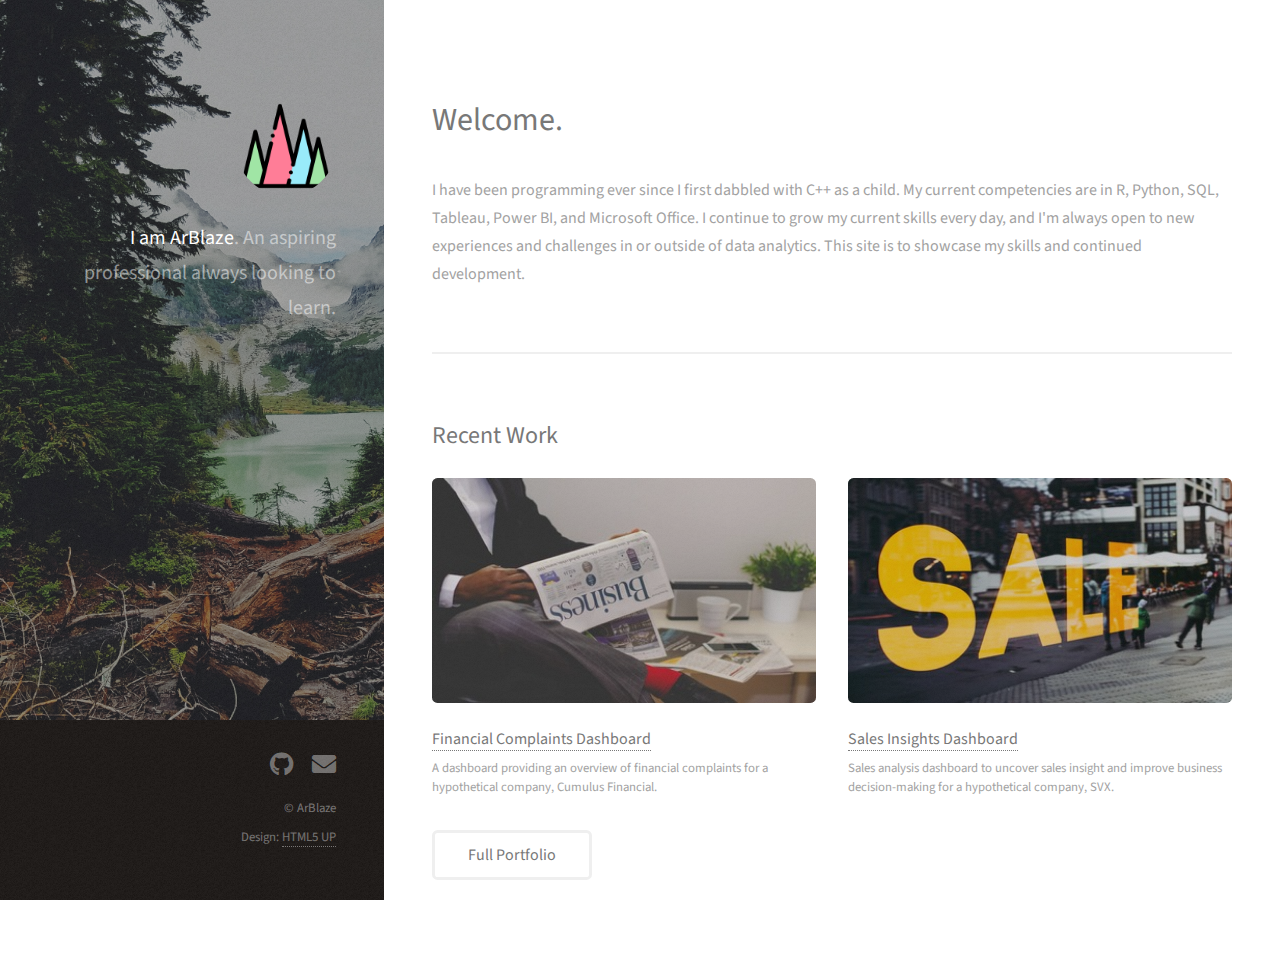
==== index.html @ 3b5174a9 "Added html5up theme" ====
<!DOCTYPE HTML>
<!--
	Strata by HTML5 UP
	html5up.net | @ajlkn
	Free for personal and commercial use under the CCA 3.0 license (html5up.net/license)
-->
<html>
	<head>
		<title>ArBlaze</title>
		<meta charset="utf-8" />
		<meta name="viewport" content="width=device-width, initial-scale=1, user-scalable=no" />
		<link rel="stylesheet" href="assets/css/main.css" />
	</head>
	<body class="is-preload">

		<!-- Header -->
			<header id="header">
				<div class="inner">
					<a href="#" class="image avatar"><img src="images/avatar.png" alt="" /></a>
					<h1><strong>I am ArBlaze</strong>.<br />
					An aspiring professional<br />
					always looking to learn.</h1>
				</div>
			</header>

		<!-- Main -->
			<div id="main">

				<!-- One -->
					<section id="one">
						<header class="major">
							<h2>Welcome.</h2>
						</header>
						<p>I have been programming ever since I first dabbled with C++ as a child. My current competencies are in R, Python, SQL, Tableau, Power BI, and Microsoft Office. I continue to grow my current skills every day, and I'm always open to new experiences and challenges in or outside of data analytics. This site is to showcase my skills and continued development.</p>
						</p>
					</section>

				<!-- Two -->
					<section id="two">
						<h2>Recent Work</h2>
						<div class="row">
							<article class="col-6 col-12-xsmall work-item">
								<a href="images/fulls/01.jpg" class="image fit thumb"><img src="images/thumbs/01.jpg" alt="" /></a>
								<h3><a href="./Power BI/financial_complaints.html">Financial Complaints Dashboard</a></h3>
								<p>A dashboard providing an overview of financial complaints for a hypothetical company, Cumulus Financial.</p>
							</article>
							<article class="col-6 col-12-xsmall work-item">
								<a href="images/fulls/02.jpg" class="image fit thumb"><img src="images/thumbs/02.jpg" alt="" /></a>
								<h3><a href="./Power BI/sales_insight.html">Sales Insights Dashboard</a></h3>
								<p>Sales analysis dashboard to uncover sales insight and improve business decision-making for a hypothetical company, SVX.</p>
							</article><p></p>
							<ul class="actions">
								<li><a href="#" class="button">Full Portfolio</a></li>
							</ul>
					</section>

				<!-- Four -->
				<!--
					<section id="four">
						<h2>Elements</h2>

						<section>
							<h4>Text</h4>
							<p>This is <b>bold</b> and this is <strong>strong</strong>. This is <i>italic</i> and this is <em>emphasized</em>.
							This is <sup>superscript</sup> text and this is <sub>subscript</sub> text.
							This is <u>underlined</u> and this is code: <code>for (;;) { ... }</code>. Finally, <a href="#">this is a link</a>.</p>
							<hr />
							<header>
								<h4>Heading with a Subtitle</h4>
								<p>Lorem ipsum dolor sit amet nullam id egestas urna aliquam</p>
							</header>
							<p>Nunc lacinia ante nunc ac lobortis. Interdum adipiscing gravida odio porttitor sem non mi integer non faucibus ornare mi ut ante amet placerat aliquet. Volutpat eu sed ante lacinia sapien lorem accumsan varius montes viverra nibh in adipiscing blandit tempus accumsan.</p>
							<header>
								<h5>Heading with a Subtitle</h5>
								<p>Lorem ipsum dolor sit amet nullam id egestas urna aliquam</p>
							</header>
							<p>Nunc lacinia ante nunc ac lobortis. Interdum adipiscing gravida odio porttitor sem non mi integer non faucibus ornare mi ut ante amet placerat aliquet. Volutpat eu sed ante lacinia sapien lorem accumsan varius montes viverra nibh in adipiscing blandit tempus accumsan.</p>
							<hr />
							<h2>Heading Level 2</h2>
							<h3>Heading Level 3</h3>
							<h4>Heading Level 4</h4>
							<h5>Heading Level 5</h5>
							<h6>Heading Level 6</h6>
							<hr />
							<h5>Blockquote</h5>
							<blockquote>Fringilla nisl. Donec accumsan interdum nisi, quis tincidunt felis sagittis eget tempus euismod. Vestibulum ante ipsum primis in faucibus vestibulum. Blandit adipiscing eu felis iaculis volutpat ac adipiscing accumsan faucibus. Vestibulum ante ipsum primis in faucibus lorem ipsum dolor sit amet nullam adipiscing eu felis.</blockquote>
							<h5>Preformatted</h5>
							<pre><code>i = 0;

while (!deck.isInOrder()) {
print 'Iteration ' + i;
deck.shuffle();
i++;
}

print 'It took ' + i + ' iterations to sort the deck.';</code></pre>
						</section>

						<section>
							<h4>Lists</h4>
							<div class="row">
								<div class="col-6 col-12-xsmall">
									<h5>Unordered</h5>
									<ul>
										<li>Dolor pulvinar etiam magna etiam.</li>
										<li>Sagittis adipiscing lorem eleifend.</li>
										<li>Felis enim feugiat dolore viverra.</li>
									</ul>
									<h5>Alternate</h5>
									<ul class="alt">
										<li>Dolor pulvinar etiam magna etiam.</li>
										<li>Sagittis adipiscing lorem eleifend.</li>
										<li>Felis enim feugiat dolore viverra.</li>
									</ul>
								</div>
								<div class="col-6 col-12-xsmall">
									<h5>Ordered</h5>
									<ol>
										<li>Dolor pulvinar etiam magna etiam.</li>
										<li>Etiam vel felis at lorem sed viverra.</li>
										<li>Felis enim feugiat dolore viverra.</li>
										<li>Dolor pulvinar etiam magna etiam.</li>
										<li>Etiam vel felis at lorem sed viverra.</li>
										<li>Felis enim feugiat dolore viverra.</li>
									</ol>
									<h5>Icons</h5>
									<ul class="icons">
										<li><a href="#" class="icon brands fa-twitter"><span class="label">Twitter</span></a></li>
										<li><a href="#" class="icon brands fa-facebook-f"><span class="label">Facebook</span></a></li>
										<li><a href="#" class="icon brands fa-instagram"><span class="label">Instagram</span></a></li>
										<li><a href="#" class="icon brands fa-github"><span class="label">Github</span></a></li>
										<li><a href="#" class="icon brands fa-dribbble"><span class="label">Dribbble</span></a></li>
										<li><a href="#" class="icon brands fa-tumblr"><span class="label">Tumblr</span></a></li>
									</ul>
								</div>
							</div>
							<h5>Actions</h5>
							<ul class="actions">
								<li><a href="#" class="button primary">Default</a></li>
								<li><a href="#" class="button">Default</a></li>
							</ul>
							<ul class="actions small">
								<li><a href="#" class="button primary small">Small</a></li>
								<li><a href="#" class="button small">Small</a></li>
							</ul>
							<div class="row">
								<div class="col-6 col-12-small">
									<ul class="actions stacked">
										<li><a href="#" class="button primary">Default</a></li>
										<li><a href="#" class="button">Default</a></li>
									</ul>
								</div>
								<div class="col-6 col-12-small">
									<ul class="actions stacked">
										<li><a href="#" class="button primary small">Small</a></li>
										<li><a href="#" class="button small">Small</a></li>
									</ul>
								</div>
								<div class="col-6 col-12-small">
									<ul class="actions stacked">
										<li><a href="#" class="button primary fit">Default</a></li>
										<li><a href="#" class="button fit">Default</a></li>
									</ul>
								</div>
								<div class="col-6 col-12-small">
									<ul class="actions stacked">
										<li><a href="#" class="button primary small fit">Small</a></li>
										<li><a href="#" class="button small fit">Small</a></li>
									</ul>
								</div>
							</div>
						</section>

						<section>
							<h4>Table</h4>
							<h5>Default</h5>
							<div class="table-wrapper">
								<table>
									<thead>
										<tr>
											<th>Name</th>
											<th>Description</th>
											<th>Price</th>
										</tr>
									</thead>
									<tbody>
										<tr>
											<td>Item One</td>
											<td>Ante turpis integer aliquet porttitor.</td>
											<td>29.99</td>
										</tr>
										<tr>
											<td>Item Two</td>
											<td>Vis ac commodo adipiscing arcu aliquet.</td>
											<td>19.99</td>
										</tr>
										<tr>
											<td>Item Three</td>
											<td> Morbi faucibus arcu accumsan lorem.</td>
											<td>29.99</td>
										</tr>
										<tr>
											<td>Item Four</td>
											<td>Vitae integer tempus condimentum.</td>
											<td>19.99</td>
										</tr>
										<tr>
											<td>Item Five</td>
											<td>Ante turpis integer aliquet porttitor.</td>
											<td>29.99</td>
										</tr>
									</tbody>
									<tfoot>
										<tr>
											<td colspan="2"></td>
											<td>100.00</td>
										</tr>
									</tfoot>
								</table>
							</div>

							<h5>Alternate</h5>
							<div class="table-wrapper">
								<table class="alt">
									<thead>
										<tr>
											<th>Name</th>
											<th>Description</th>
											<th>Price</th>
										</tr>
									</thead>
									<tbody>
										<tr>
											<td>Item One</td>
											<td>Ante turpis integer aliquet porttitor.</td>
											<td>29.99</td>
										</tr>
										<tr>
											<td>Item Two</td>
											<td>Vis ac commodo adipiscing arcu aliquet.</td>
											<td>19.99</td>
										</tr>
										<tr>
											<td>Item Three</td>
											<td> Morbi faucibus arcu accumsan lorem.</td>
											<td>29.99</td>
										</tr>
										<tr>
											<td>Item Four</td>
											<td>Vitae integer tempus condimentum.</td>
											<td>19.99</td>
										</tr>
										<tr>
											<td>Item Five</td>
											<td>Ante turpis integer aliquet porttitor.</td>
											<td>29.99</td>
										</tr>
									</tbody>
									<tfoot>
										<tr>
											<td colspan="2"></td>
											<td>100.00</td>
										</tr>
									</tfoot>
								</table>
							</div>
						</section>

						<section>
							<h4>Buttons</h4>
							<ul class="actions">
								<li><a href="#" class="button primary">Primary</a></li>
								<li><a href="#" class="button">Default</a></li>
							</ul>
							<ul class="actions">
								<li><a href="#" class="button large">Large</a></li>
								<li><a href="#" class="button">Default</a></li>
								<li><a href="#" class="button small">Small</a></li>
							</ul>
							<ul class="actions fit">
								<li><a href="#" class="button primary fit">Fit</a></li>
								<li><a href="#" class="button fit">Fit</a></li>
							</ul>
							<ul class="actions fit small">
								<li><a href="#" class="button primary fit small">Fit + Small</a></li>
								<li><a href="#" class="button fit small">Fit + Small</a></li>
							</ul>
							<ul class="actions">
								<li><a href="#" class="button primary icon solid fa-download">Icon</a></li>
								<li><a href="#" class="button icon solid fa-download">Icon</a></li>
							</ul>
							<ul class="actions">
								<li><span class="button primary disabled">Primary</span></li>
								<li><span class="button disabled">Default</span></li>
							</ul>
						</section>

						<section>
							<h4>Form</h4>
							<form method="post" action="#">
								<div class="row gtr-uniform gtr-50">
									<div class="col-6 col-12-xsmall">
										<input type="text" name="demo-name" id="demo-name" value="" placeholder="Name" />
									</div>
									<div class="col-6 col-12-xsmall">
										<input type="email" name="demo-email" id="demo-email" value="" placeholder="Email" />
									</div>
									<div class="col-12">
										<select name="demo-category" id="demo-category">
											<option value="">- Category -</option>
											<option value="1">Manufacturing</option>
											<option value="1">Shipping</option>
											<option value="1">Administration</option>
											<option value="1">Human Resources</option>
										</select>
									</div>
									<div class="col-4 col-12-small">
										<input type="radio" id="demo-priority-low" name="demo-priority" checked>
										<label for="demo-priority-low">Low Priority</label>
									</div>
									<div class="col-4 col-12-small">
										<input type="radio" id="demo-priority-normal" name="demo-priority">
										<label for="demo-priority-normal">Normal Priority</label>
									</div>
									<div class="col-4 col-12-small">
										<input type="radio" id="demo-priority-high" name="demo-priority">
										<label for="demo-priority-high">High Priority</label>
									</div>
									<div class="col-6 col-12-small">
										<input type="checkbox" id="demo-copy" name="demo-copy">
										<label for="demo-copy">Email me a copy of this message</label>
									</div>
									<div class="col-6 col-12-small">
										<input type="checkbox" id="demo-human" name="demo-human" checked>
										<label for="demo-human">I am a human and not a robot</label>
									</div>
									<div class="col-12">
										<textarea name="demo-message" id="demo-message" placeholder="Enter your message" rows="6"></textarea>
									</div>
									<div class="col-12">
										<ul class="actions">
											<li><input type="submit" value="Send Message" class="primary" /></li>
											<li><input type="reset" value="Reset" /></li>
										</ul>
									</div>
								</div>
							</form>
						</section>

						<section>
							<h4>Image</h4>
							<h5>Fit</h5>
							<div class="box alt">
								<div class="row gtr-50 gtr-uniform">
									<div class="col-12"><span class="image fit"><img src="images/fulls/05.jpg" alt="" /></span></div>
									<div class="col-4"><span class="image fit"><img src="images/thumbs/01.jpg" alt="" /></span></div>
									<div class="col-4"><span class="image fit"><img src="images/thumbs/02.jpg" alt="" /></span></div>
									<div class="col-4"><span class="image fit"><img src="images/thumbs/03.jpg" alt="" /></span></div>
									<div class="col-4"><span class="image fit"><img src="images/thumbs/04.jpg" alt="" /></span></div>
									<div class="col-4"><span class="image fit"><img src="images/thumbs/05.jpg" alt="" /></span></div>
									<div class="col-4"><span class="image fit"><img src="images/thumbs/06.jpg" alt="" /></span></div>
									<div class="col-4"><span class="image fit"><img src="images/thumbs/03.jpg" alt="" /></span></div>
									<div class="col-4"><span class="image fit"><img src="images/thumbs/02.jpg" alt="" /></span></div>
									<div class="col-4"><span class="image fit"><img src="images/thumbs/01.jpg" alt="" /></span></div>
								</div>
							</div>
							<h5>Left &amp; Right</h5>
							<p><span class="image left"><img src="images/avatar.jpg" alt="" /></span>Fringilla nisl. Donec accumsan interdum nisi, quis tincidunt felis sagittis eget. tempus euismod. Vestibulum ante ipsum primis in faucibus vestibulum. Blandit adipiscing eu felis iaculis volutpat ac adipiscing accumsan eu faucibus. Integer ac pellentesque praesent tincidunt felis sagittis eget. tempus euismod. Vestibulum ante ipsum primis in faucibus vestibulum. Blandit adipiscing eu felis iaculis volutpat ac adipiscing accumsan eu faucibus. Integer ac pellentesque praesent. Donec accumsan interdum nisi, quis tincidunt felis sagittis eget. tempus euismod. Vestibulum ante ipsum primis in faucibus vestibulum. Blandit adipiscing eu felis iaculis volutpat ac adipiscing accumsan eu faucibus. Integer ac pellentesque praesent tincidunt felis sagittis eget. tempus euismod. Vestibulum ante ipsum primis in faucibus vestibulum. Blandit adipiscing eu felis iaculis volutpat ac adipiscing accumsan eu faucibus. Integer ac pellentesque praesent.</p>
							<p><span class="image right"><img src="images/avatar.jpg" alt="" /></span>Fringilla nisl. Donec accumsan interdum nisi, quis tincidunt felis sagittis eget. tempus euismod. Vestibulum ante ipsum primis in faucibus vestibulum. Blandit adipiscing eu felis iaculis volutpat ac adipiscing accumsan eu faucibus. Integer ac pellentesque praesent tincidunt felis sagittis eget. tempus euismod. Vestibulum ante ipsum primis in faucibus vestibulum. Blandit adipiscing eu felis iaculis volutpat ac adipiscing accumsan eu faucibus. Integer ac pellentesque praesent. Donec accumsan interdum nisi, quis tincidunt felis sagittis eget. tempus euismod. Vestibulum ante ipsum primis in faucibus vestibulum. Blandit adipiscing eu felis iaculis volutpat ac adipiscing accumsan eu faucibus. Integer ac pellentesque praesent tincidunt felis sagittis eget. tempus euismod. Vestibulum ante ipsum primis in faucibus vestibulum. Blandit adipiscing eu felis iaculis volutpat ac adipiscing accumsan eu faucibus. Integer ac pellentesque praesent.</p>
						</section>

					</section>
				-->

			</div>

		<!-- Footer -->
			<footer id="footer">
				<div class="inner">
					<ul class="icons">
						<li><a href="https://github.com/arblaze" class="icon brands fa-github"><span class="label">Github</span></a></li>
						<li><a href="mailto:arsalan.ahmed@mail.utoronto.ca" class="icon solid fa-envelope"></a></li>
					</ul>
					<ul class="copyright">
						<li>&copy; ArBlaze</li><li>Design: <a href="http://html5up.net">HTML5 UP</a></li>
					</ul>
				</div>
			</footer>

		<!-- Scripts -->
			<script src="assets/js/jquery.min.js"></script>
			<script src="assets/js/jquery.poptrox.min.js"></script>
			<script src="assets/js/browser.min.js"></script>
			<script src="assets/js/breakpoints.min.js"></script>
			<script src="assets/js/util.js"></script>
			<script src="assets/js/main.js"></script>

	</body>
</html>
---- assets/css/main.css ----
@import url("fontawesome-all.min.css");
@import url("https://fonts.googleapis.com/css?family=Source+Sans+Pro:400,400italic");

/*
	Strata by HTML5 UP
	html5up.net | @ajlkn
	Free for personal and commercial use under the CCA 3.0 license (html5up.net/license)
*/

html, body, div, span, applet, object,
iframe, h1, h2, h3, h4, h5, h6, p, blockquote,
pre, a, abbr, acronym, address, big, cite,
code, del, dfn, em, img, ins, kbd, q, s, samp,
small, strike, strong, sub, sup, tt, var, b,
u, i, center, dl, dt, dd, ol, ul, li, fieldset,
form, label, legend, table, caption, tbody,
tfoot, thead, tr, th, td, article, aside,
canvas, details, embed, figure, figcaption,
footer, header, hgroup, menu, nav, output, ruby,
section, summary, time, mark, audio, video {
	margin: 0;
	padding: 0;
	border: 0;
	font-size: 100%;
	font: inherit;
	vertical-align: baseline;}

article, aside, details, figcaption, figure,
footer, header, hgroup, menu, nav, section {
	display: block;}

body {
	line-height: 1;
}

ol, ul {
	list-style: none;
}

blockquote, q {
	quotes: none;
}

	blockquote:before, blockquote:after, q:before, q:after {
		content: '';
		content: none;
	}

table {
	border-collapse: collapse;
	border-spacing: 0;
}

body {
	-webkit-text-size-adjust: none;
}

mark {
	background-color: transparent;
	color: inherit;
}

input::-moz-focus-inner {
	border: 0;
	padding: 0;
}

input, select, textarea {
	-moz-appearance: none;
	-webkit-appearance: none;
	-ms-appearance: none;
	appearance: none;
}

/* Basic */

	html {
		box-sizing: border-box;
	}

	*, *:before, *:after {
		box-sizing: inherit;
	}

	body {
		background: #fff;
	}

		body.is-preload *, body.is-preload *:before, body.is-preload *:after {
			-moz-animation: none !important;
			-webkit-animation: none !important;
			-ms-animation: none !important;
			animation: none !important;
			-moz-transition: none !important;
			-webkit-transition: none !important;
			-ms-transition: none !important;
			transition: none !important;
		}

	body, input, select, textarea {
		color: #a2a2a2;
		font-family: "Source Sans Pro", Helvetica, sans-serif;
		font-size: 16pt;
		font-weight: 400;
		line-height: 1.75em;
	}

	a {
		-moz-transition: color 0.2s ease-in-out, border-color 0.2s ease-in-out;
		-webkit-transition: color 0.2s ease-in-out, border-color 0.2s ease-in-out;
		-ms-transition: color 0.2s ease-in-out, border-color 0.2s ease-in-out;
		transition: color 0.2s ease-in-out, border-color 0.2s ease-in-out;
		border-bottom: dotted 1px;
		color: #49bf9d;
		text-decoration: none;
	}

		a:hover {
			border-bottom-color: transparent;
			color: #49bf9d !important;
			text-decoration: none;
		}

	strong, b {
		color: #787878;
		font-weight: 400;
	}

	em, i {
		font-style: italic;
	}

	p {
		margin: 0 0 2em 0;
	}

	h1, h2, h3, h4, h5, h6 {
		color: #787878;
		font-weight: 400;
		line-height: 1em;
		margin: 0 0 1em 0;
	}

		h1 a, h2 a, h3 a, h4 a, h5 a, h6 a {
			color: inherit;
			text-decoration: none;
		}

	h1 {
		font-size: 2em;
		line-height: 1.5em;
	}

	h2 {
		font-size: 1.5em;
		line-height: 1.5em;
	}

	h3 {
		font-size: 1.25em;
		line-height: 1.5em;
	}

	h4 {
		font-size: 1.1em;
		line-height: 1.5em;
	}

	h5 {
		font-size: 0.9em;
		line-height: 1.5em;
	}

	h6 {
		font-size: 0.7em;
		line-height: 1.5em;
	}

	sub {
		font-size: 0.8em;
		position: relative;
		top: 0.5em;
	}

	sup {
		font-size: 0.8em;
		position: relative;
		top: -0.5em;
	}

	hr {
		border: 0;
		border-bottom: solid 2px #efefef;
		margin: 2em 0;
	}

		hr.major {
			margin: 3em 0;
		}

	blockquote {
		border-left: solid 6px #efefef;
		font-style: italic;
		margin: 0 0 2em 0;
		padding: 0.5em 0 0.5em 1.5em;
	}

	code {
		background: #f7f7f7;
		border-radius: 0.35em;
		border: solid 2px #efefef;
		font-family: "Courier New", monospace;
		font-size: 0.9em;
		margin: 0 0.25em;
		padding: 0.25em 0.65em;
	}

	pre {
		-webkit-overflow-scrolling: touch;
		font-family: "Courier New", monospace;
		font-size: 0.9em;
		margin: 0 0 2em 0;
	}

		pre code {
			display: block;
			line-height: 1.75em;
			padding: 1em 1.5em;
			overflow-x: auto;
		}

	.align-left {
		text-align: left;
	}

	.align-center {
		text-align: center;
	}

	.align-right {
		text-align: right;
	}

/* Container */

	.container {
		margin: 0 auto;
		max-width: calc(100% - 4em);
		width: 100%;
	}

		.container.xsmall {
			width: 25%;
		}

		.container.small {
			width: 50%;
		}

		.container.medium {
			width: 75%;
		}

		.container.large {
			width: 125%;
		}

		.container.xlarge {
			width: 150%;
		}

		.container.max {
			width: 100%;
		}

		@media screen and (max-width: 980px) {

			.container {
				width: 100% !important;
				max-width: 100% !important;
			}

		}

		@media screen and (max-width: 480px) {

			.container {
				max-width: calc(100% - 3em);
			}

		}

/* Row */

	.row {
		display: flex;
		flex-wrap: wrap;
		box-sizing: border-box;
		align-items: stretch;
	}

		.row > * {
			box-sizing: border-box;
		}

		.row.gtr-uniform > * > :last-child {
			margin-bottom: 0;
		}

		.row.aln-left {
			justify-content: flex-start;
		}

		.row.aln-center {
			justify-content: center;
		}

		.row.aln-right {
			justify-content: flex-end;
		}

		.row.aln-top {
			align-items: flex-start;
		}

		.row.aln-middle {
			align-items: center;
		}

		.row.aln-bottom {
			align-items: flex-end;
		}

		.row > .imp {
			order: -1;
		}

		.row > .col-1 {
			width: 8.33333%;
		}

		.row > .off-1 {
			margin-left: 8.33333%;
		}

		.row > .col-2 {
			width: 16.66667%;
		}

		.row > .off-2 {
			margin-left: 16.66667%;
		}

		.row > .col-3 {
			width: 25%;
		}

		.row > .off-3 {
			margin-left: 25%;
		}

		.row > .col-4 {
			width: 33.33333%;
		}

		.row > .off-4 {
			margin-left: 33.33333%;
		}

		.row > .col-5 {
			width: 41.66667%;
		}

		.row > .off-5 {
			margin-left: 41.66667%;
		}

		.row > .col-6 {
			width: 50%;
		}

		.row > .off-6 {
			margin-left: 50%;
		}

		.row > .col-7 {
			width: 58.33333%;
		}

		.row > .off-7 {
			margin-left: 58.33333%;
		}

		.row > .col-8 {
			width: 66.66667%;
		}

		.row > .off-8 {
			margin-left: 66.66667%;
		}

		.row > .col-9 {
			width: 75%;
		}

		.row > .off-9 {
			margin-left: 75%;
		}

		.row > .col-10 {
			width: 83.33333%;
		}

		.row > .off-10 {
			margin-left: 83.33333%;
		}

		.row > .col-11 {
			width: 91.66667%;
		}

		.row > .off-11 {
			margin-left: 91.66667%;
		}

		.row > .col-12 {
			width: 100%;
		}

		.row > .off-12 {
			margin-left: 100%;
		}

		.row.gtr-0 {
			margin-top: 0;
			margin-left: 0em;
		}

			.row.gtr-0 > * {
				padding: 0 0 0 0em;
			}

			.row.gtr-0.gtr-uniform {
				margin-top: 0em;
			}

				.row.gtr-0.gtr-uniform > * {
					padding-top: 0em;
				}

		.row.gtr-25 {
			margin-top: 0;
			margin-left: -0.625em;
		}

			.row.gtr-25 > * {
				padding: 0 0 0 0.625em;
			}

			.row.gtr-25.gtr-uniform {
				margin-top: -0.625em;
			}

				.row.gtr-25.gtr-uniform > * {
					padding-top: 0.625em;
				}

		.row.gtr-50 {
			margin-top: 0;
			margin-left: -1.25em;
		}

			.row.gtr-50 > * {
				padding: 0 0 0 1.25em;
			}

			.row.gtr-50.gtr-uniform {
				margin-top: -1.25em;
			}

				.row.gtr-50.gtr-uniform > * {
					padding-top: 1.25em;
				}

		.row {
			margin-top: 0;
			margin-left: -2.5em;
		}

			.row > * {
				padding: 0 0 0 2.5em;
			}

			.row.gtr-uniform {
				margin-top: -2.5em;
			}

				.row.gtr-uniform > * {
					padding-top: 2.5em;
				}

		.row.gtr-150 {
			margin-top: 0;
			margin-left: -3.75em;
		}

			.row.gtr-150 > * {
				padding: 0 0 0 3.75em;
			}

			.row.gtr-150.gtr-uniform {
				margin-top: -3.75em;
			}

				.row.gtr-150.gtr-uniform > * {
					padding-top: 3.75em;
				}

		.row.gtr-200 {
			margin-top: 0;
			margin-left: -5em;
		}

			.row.gtr-200 > * {
				padding: 0 0 0 5em;
			}

			.row.gtr-200.gtr-uniform {
				margin-top: -5em;
			}

				.row.gtr-200.gtr-uniform > * {
					padding-top: 5em;
				}

		@media screen and (max-width: 1800px) {

			.row {
				display: flex;
				flex-wrap: wrap;
				box-sizing: border-box;
				align-items: stretch;
			}

				.row > * {
					box-sizing: border-box;
				}

				.row.gtr-uniform > * > :last-child {
					margin-bottom: 0;
				}

				.row.aln-left {
					justify-content: flex-start;
				}

				.row.aln-center {
					justify-content: center;
				}

				.row.aln-right {
					justify-content: flex-end;
				}

				.row.aln-top {
					align-items: flex-start;
				}

				.row.aln-middle {
					align-items: center;
				}

				.row.aln-bottom {
					align-items: flex-end;
				}

				.row > .imp-xlarge {
					order: -1;
				}

				.row > .col-1-xlarge {
					width: 8.33333%;
				}

				.row > .off-1-xlarge {
					margin-left: 8.33333%;
				}

				.row > .col-2-xlarge {
					width: 16.66667%;
				}

				.row > .off-2-xlarge {
					margin-left: 16.66667%;
				}

				.row > .col-3-xlarge {
					width: 25%;
				}

				.row > .off-3-xlarge {
					margin-left: 25%;
				}

				.row > .col-4-xlarge {
					width: 33.33333%;
				}

				.row > .off-4-xlarge {
					margin-left: 33.33333%;
				}

				.row > .col-5-xlarge {
					width: 41.66667%;
				}

				.row > .off-5-xlarge {
					margin-left: 41.66667%;
				}

				.row > .col-6-xlarge {
					width: 50%;
				}

				.row > .off-6-xlarge {
					margin-left: 50%;
				}

				.row > .col-7-xlarge {
					width: 58.33333%;
				}

				.row > .off-7-xlarge {
					margin-left: 58.33333%;
				}

				.row > .col-8-xlarge {
					width: 66.66667%;
				}

				.row > .off-8-xlarge {
					margin-left: 66.66667%;
				}

				.row > .col-9-xlarge {
					width: 75%;
				}

				.row > .off-9-xlarge {
					margin-left: 75%;
				}

				.row > .col-10-xlarge {
					width: 83.33333%;
				}

				.row > .off-10-xlarge {
					margin-left: 83.33333%;
				}

				.row > .col-11-xlarge {
					width: 91.66667%;
				}

				.row > .off-11-xlarge {
					margin-left: 91.66667%;
				}

				.row > .col-12-xlarge {
					width: 100%;
				}

				.row > .off-12-xlarge {
					margin-left: 100%;
				}

				.row.gtr-0 {
					margin-top: 0;
					margin-left: 0em;
				}

					.row.gtr-0 > * {
						padding: 0 0 0 0em;
					}

					.row.gtr-0.gtr-uniform {
						margin-top: 0em;
					}

						.row.gtr-0.gtr-uniform > * {
							padding-top: 0em;
						}

				.row.gtr-25 {
					margin-top: 0;
					margin-left: -0.625em;
				}

					.row.gtr-25 > * {
						padding: 0 0 0 0.625em;
					}

					.row.gtr-25.gtr-uniform {
						margin-top: -0.625em;
					}

						.row.gtr-25.gtr-uniform > * {
							padding-top: 0.625em;
						}

				.row.gtr-50 {
					margin-top: 0;
					margin-left: -1.25em;
				}

					.row.gtr-50 > * {
						padding: 0 0 0 1.25em;
					}

					.row.gtr-50.gtr-uniform {
						margin-top: -1.25em;
					}

						.row.gtr-50.gtr-uniform > * {
							padding-top: 1.25em;
						}

				.row {
					margin-top: 0;
					margin-left: -2.5em;
				}

					.row > * {
						padding: 0 0 0 2.5em;
					}

					.row.gtr-uniform {
						margin-top: -2.5em;
					}

						.row.gtr-uniform > * {
							padding-top: 2.5em;
						}

				.row.gtr-150 {
					margin-top: 0;
					margin-left: -3.75em;
				}

					.row.gtr-150 > * {
						padding: 0 0 0 3.75em;
					}

					.row.gtr-150.gtr-uniform {
						margin-top: -3.75em;
					}

						.row.gtr-150.gtr-uniform > * {
							padding-top: 3.75em;
						}

				.row.gtr-200 {
					margin-top: 0;
					margin-left: -5em;
				}

					.row.gtr-200 > * {
						padding: 0 0 0 5em;
					}

					.row.gtr-200.gtr-uniform {
						margin-top: -5em;
					}

						.row.gtr-200.gtr-uniform > * {
							padding-top: 5em;
						}

		}

		@media screen and (max-width: 1280px) {

			.row {
				display: flex;
				flex-wrap: wrap;
				box-sizing: border-box;
				align-items: stretch;
			}

				.row > * {
					box-sizing: border-box;
				}

				.row.gtr-uniform > * > :last-child {
					margin-bottom: 0;
				}

				.row.aln-left {
					justify-content: flex-start;
				}

				.row.aln-center {
					justify-content: center;
				}

				.row.aln-right {
					justify-content: flex-end;
				}

				.row.aln-top {
					align-items: flex-start;
				}

				.row.aln-middle {
					align-items: center;
				}

				.row.aln-bottom {
					align-items: flex-end;
				}

				.row > .imp-large {
					order: -1;
				}

				.row > .col-1-large {
					width: 8.33333%;
				}

				.row > .off-1-large {
					margin-left: 8.33333%;
				}

				.row > .col-2-large {
					width: 16.66667%;
				}

				.row > .off-2-large {
					margin-left: 16.66667%;
				}

				.row > .col-3-large {
					width: 25%;
				}

				.row > .off-3-large {
					margin-left: 25%;
				}

				.row > .col-4-large {
					width: 33.33333%;
				}

				.row > .off-4-large {
					margin-left: 33.33333%;
				}

				.row > .col-5-large {
					width: 41.66667%;
				}

				.row > .off-5-large {
					margin-left: 41.66667%;
				}

				.row > .col-6-large {
					width: 50%;
				}

				.row > .off-6-large {
					margin-left: 50%;
				}

				.row > .col-7-large {
					width: 58.33333%;
				}

				.row > .off-7-large {
					margin-left: 58.33333%;
				}

				.row > .col-8-large {
					width: 66.66667%;
				}

				.row > .off-8-large {
					margin-left: 66.66667%;
				}

				.row > .col-9-large {
					width: 75%;
				}

				.row > .off-9-large {
					margin-left: 75%;
				}

				.row > .col-10-large {
					width: 83.33333%;
				}

				.row > .off-10-large {
					margin-left: 83.33333%;
				}

				.row > .col-11-large {
					width: 91.66667%;
				}

				.row > .off-11-large {
					margin-left: 91.66667%;
				}

				.row > .col-12-large {
					width: 100%;
				}

				.row > .off-12-large {
					margin-left: 100%;
				}

				.row.gtr-0 {
					margin-top: 0;
					margin-left: 0em;
				}

					.row.gtr-0 > * {
						padding: 0 0 0 0em;
					}

					.row.gtr-0.gtr-uniform {
						margin-top: 0em;
					}

						.row.gtr-0.gtr-uniform > * {
							padding-top: 0em;
						}

				.row.gtr-25 {
					margin-top: 0;
					margin-left: -0.5em;
				}

					.row.gtr-25 > * {
						padding: 0 0 0 0.5em;
					}

					.row.gtr-25.gtr-uniform {
						margin-top: -0.5em;
					}

						.row.gtr-25.gtr-uniform > * {
							padding-top: 0.5em;
						}

				.row.gtr-50 {
					margin-top: 0;
					margin-left: -1em;
				}

					.row.gtr-50 > * {
						padding: 0 0 0 1em;
					}

					.row.gtr-50.gtr-uniform {
						margin-top: -1em;
					}

						.row.gtr-50.gtr-uniform > * {
							padding-top: 1em;
						}

				.row {
					margin-top: 0;
					margin-left: -2em;
				}

					.row > * {
						padding: 0 0 0 2em;
					}

					.row.gtr-uniform {
						margin-top: -2em;
					}

						.row.gtr-uniform > * {
							padding-top: 2em;
						}

				.row.gtr-150 {
					margin-top: 0;
					margin-left: -3em;
				}

					.row.gtr-150 > * {
						padding: 0 0 0 3em;
					}

					.row.gtr-150.gtr-uniform {
						margin-top: -3em;
					}

						.row.gtr-150.gtr-uniform > * {
							padding-top: 3em;
						}

				.row.gtr-200 {
					margin-top: 0;
					margin-left: -4em;
				}

					.row.gtr-200 > * {
						padding: 0 0 0 4em;
					}

					.row.gtr-200.gtr-uniform {
						margin-top: -4em;
					}

						.row.gtr-200.gtr-uniform > * {
							padding-top: 4em;
						}

		}

		@media screen and (max-width: 980px) {

			.row {
				display: flex;
				flex-wrap: wrap;
				box-sizing: border-box;
				align-items: stretch;
			}

				.row > * {
					box-sizing: border-box;
				}

				.row.gtr-uniform > * > :last-child {
					margin-bottom: 0;
				}

				.row.aln-left {
					justify-content: flex-start;
				}

				.row.aln-center {
					justify-content: center;
				}

				.row.aln-right {
					justify-content: flex-end;
				}

				.row.aln-top {
					align-items: flex-start;
				}

				.row.aln-middle {
					align-items: center;
				}

				.row.aln-bottom {
					align-items: flex-end;
				}

				.row > .imp-medium {
					order: -1;
				}

				.row > .col-1-medium {
					width: 8.33333%;
				}

				.row > .off-1-medium {
					margin-left: 8.33333%;
				}

				.row > .col-2-medium {
					width: 16.66667%;
				}

				.row > .off-2-medium {
					margin-left: 16.66667%;
				}

				.row > .col-3-medium {
					width: 25%;
				}

				.row > .off-3-medium {
					margin-left: 25%;
				}

				.row > .col-4-medium {
					width: 33.33333%;
				}

				.row > .off-4-medium {
					margin-left: 33.33333%;
				}

				.row > .col-5-medium {
					width: 41.66667%;
				}

				.row > .off-5-medium {
					margin-left: 41.66667%;
				}

				.row > .col-6-medium {
					width: 50%;
				}

				.row > .off-6-medium {
					margin-left: 50%;
				}

				.row > .col-7-medium {
					width: 58.33333%;
				}

				.row > .off-7-medium {
					margin-left: 58.33333%;
				}

				.row > .col-8-medium {
					width: 66.66667%;
				}

				.row > .off-8-medium {
					margin-left: 66.66667%;
				}

				.row > .col-9-medium {
					width: 75%;
				}

				.row > .off-9-medium {
					margin-left: 75%;
				}

				.row > .col-10-medium {
					width: 83.33333%;
				}

				.row > .off-10-medium {
					margin-left: 83.33333%;
				}

				.row > .col-11-medium {
					width: 91.66667%;
				}

				.row > .off-11-medium {
					margin-left: 91.66667%;
				}

				.row > .col-12-medium {
					width: 100%;
				}

				.row > .off-12-medium {
					margin-left: 100%;
				}

				.row.gtr-0 {
					margin-top: 0;
					margin-left: 0em;
				}

					.row.gtr-0 > * {
						padding: 0 0 0 0em;
					}

					.row.gtr-0.gtr-uniform {
						margin-top: 0em;
					}

						.row.gtr-0.gtr-uniform > * {
							padding-top: 0em;
						}

				.row.gtr-25 {
					margin-top: 0;
					margin-left: -0.5em;
				}

					.row.gtr-25 > * {
						padding: 0 0 0 0.5em;
					}

					.row.gtr-25.gtr-uniform {
						margin-top: -0.5em;
					}

						.row.gtr-25.gtr-uniform > * {
							padding-top: 0.5em;
						}

				.row.gtr-50 {
					margin-top: 0;
					margin-left: -1em;
				}

					.row.gtr-50 > * {
						padding: 0 0 0 1em;
					}

					.row.gtr-50.gtr-uniform {
						margin-top: -1em;
					}

						.row.gtr-50.gtr-uniform > * {
							padding-top: 1em;
						}

				.row {
					margin-top: 0;
					margin-left: -2em;
				}

					.row > * {
						padding: 0 0 0 2em;
					}

					.row.gtr-uniform {
						margin-top: -2em;
					}

						.row.gtr-uniform > * {
							padding-top: 2em;
						}

				.row.gtr-150 {
					margin-top: 0;
					margin-left: -3em;
				}

					.row.gtr-150 > * {
						padding: 0 0 0 3em;
					}

					.row.gtr-150.gtr-uniform {
						margin-top: -3em;
					}

						.row.gtr-150.gtr-uniform > * {
							padding-top: 3em;
						}

				.row.gtr-200 {
					margin-top: 0;
					margin-left: -4em;
				}

					.row.gtr-200 > * {
						padding: 0 0 0 4em;
					}

					.row.gtr-200.gtr-uniform {
						margin-top: -4em;
					}

						.row.gtr-200.gtr-uniform > * {
							padding-top: 4em;
						}

		}

		@media screen and (max-width: 736px) {

			.row {
				display: flex;
				flex-wrap: wrap;
				box-sizing: border-box;
				align-items: stretch;
			}

				.row > * {
					box-sizing: border-box;
				}

				.row.gtr-uniform > * > :last-child {
					margin-bottom: 0;
				}

				.row.aln-left {
					justify-content: flex-start;
				}

				.row.aln-center {
					justify-content: center;
				}

				.row.aln-right {
					justify-content: flex-end;
				}

				.row.aln-top {
					align-items: flex-start;
				}

				.row.aln-middle {
					align-items: center;
				}

				.row.aln-bottom {
					align-items: flex-end;
				}

				.row > .imp-small {
					order: -1;
				}

				.row > .col-1-small {
					width: 8.33333%;
				}

				.row > .off-1-small {
					margin-left: 8.33333%;
				}

				.row > .col-2-small {
					width: 16.66667%;
				}

				.row > .off-2-small {
					margin-left: 16.66667%;
				}

				.row > .col-3-small {
					width: 25%;
				}

				.row > .off-3-small {
					margin-left: 25%;
				}

				.row > .col-4-small {
					width: 33.33333%;
				}

				.row > .off-4-small {
					margin-left: 33.33333%;
				}

				.row > .col-5-small {
					width: 41.66667%;
				}

				.row > .off-5-small {
					margin-left: 41.66667%;
				}

				.row > .col-6-small {
					width: 50%;
				}

				.row > .off-6-small {
					margin-left: 50%;
				}

				.row > .col-7-small {
					width: 58.33333%;
				}

				.row > .off-7-small {
					margin-left: 58.33333%;
				}

				.row > .col-8-small {
					width: 66.66667%;
				}

				.row > .off-8-small {
					margin-left: 66.66667%;
				}

				.row > .col-9-small {
					width: 75%;
				}

				.row > .off-9-small {
					margin-left: 75%;
				}

				.row > .col-10-small {
					width: 83.33333%;
				}

				.row > .off-10-small {
					margin-left: 83.33333%;
				}

				.row > .col-11-small {
					width: 91.66667%;
				}

				.row > .off-11-small {
					margin-left: 91.66667%;
				}

				.row > .col-12-small {
					width: 100%;
				}

				.row > .off-12-small {
					margin-left: 100%;
				}

				.row.gtr-0 {
					margin-top: 0;
					margin-left: 0em;
				}

					.row.gtr-0 > * {
						padding: 0 0 0 0em;
					}

					.row.gtr-0.gtr-uniform {
						margin-top: 0em;
					}

						.row.gtr-0.gtr-uniform > * {
							padding-top: 0em;
						}

				.row.gtr-25 {
					margin-top: 0;
					margin-left: -0.375em;
				}

					.row.gtr-25 > * {
						padding: 0 0 0 0.375em;
					}

					.row.gtr-25.gtr-uniform {
						margin-top: -0.375em;
					}

						.row.gtr-25.gtr-uniform > * {
							padding-top: 0.375em;
						}

				.row.gtr-50 {
					margin-top: 0;
					margin-left: -0.75em;
				}

					.row.gtr-50 > * {
						padding: 0 0 0 0.75em;
					}

					.row.gtr-50.gtr-uniform {
						margin-top: -0.75em;
					}

						.row.gtr-50.gtr-uniform > * {
							padding-top: 0.75em;
						}

				.row {
					margin-top: 0;
					margin-left: -1.5em;
				}

					.row > * {
						padding: 0 0 0 1.5em;
					}

					.row.gtr-uniform {
						margin-top: -1.5em;
					}

						.row.gtr-uniform > * {
							padding-top: 1.5em;
						}

				.row.gtr-150 {
					margin-top: 0;
					margin-left: -2.25em;
				}

					.row.gtr-150 > * {
						padding: 0 0 0 2.25em;
					}

					.row.gtr-150.gtr-uniform {
						margin-top: -2.25em;
					}

						.row.gtr-150.gtr-uniform > * {
							padding-top: 2.25em;
						}

				.row.gtr-200 {
					margin-top: 0;
					margin-left: -3em;
				}

					.row.gtr-200 > * {
						padding: 0 0 0 3em;
					}

					.row.gtr-200.gtr-uniform {
						margin-top: -3em;
					}

						.row.gtr-200.gtr-uniform > * {
							padding-top: 3em;
						}

		}

		@media screen and (max-width: 480px) {

			.row {
				display: flex;
				flex-wrap: wrap;
				box-sizing: border-box;
				align-items: stretch;
			}

				.row > * {
					box-sizing: border-box;
				}

				.row.gtr-uniform > * > :last-child {
					margin-bottom: 0;
				}

				.row.aln-left {
					justify-content: flex-start;
				}

				.row.aln-center {
					justify-content: center;
				}

				.row.aln-right {
					justify-content: flex-end;
				}

				.row.aln-top {
					align-items: flex-start;
				}

				.row.aln-middle {
					align-items: center;
				}

				.row.aln-bottom {
					align-items: flex-end;
				}

				.row > .imp-xsmall {
					order: -1;
				}

				.row > .col-1-xsmall {
					width: 8.33333%;
				}

				.row > .off-1-xsmall {
					margin-left: 8.33333%;
				}

				.row > .col-2-xsmall {
					width: 16.66667%;
				}

				.row > .off-2-xsmall {
					margin-left: 16.66667%;
				}

				.row > .col-3-xsmall {
					width: 25%;
				}

				.row > .off-3-xsmall {
					margin-left: 25%;
				}

				.row > .col-4-xsmall {
					width: 33.33333%;
				}

				.row > .off-4-xsmall {
					margin-left: 33.33333%;
				}

				.row > .col-5-xsmall {
					width: 41.66667%;
				}

				.row > .off-5-xsmall {
					margin-left: 41.66667%;
				}

				.row > .col-6-xsmall {
					width: 50%;
				}

				.row > .off-6-xsmall {
					margin-left: 50%;
				}

				.row > .col-7-xsmall {
					width: 58.33333%;
				}

				.row > .off-7-xsmall {
					margin-left: 58.33333%;
				}

				.row > .col-8-xsmall {
					width: 66.66667%;
				}

				.row > .off-8-xsmall {
					margin-left: 66.66667%;
				}

				.row > .col-9-xsmall {
					width: 75%;
				}

				.row > .off-9-xsmall {
					margin-left: 75%;
				}

				.row > .col-10-xsmall {
					width: 83.33333%;
				}

				.row > .off-10-xsmall {
					margin-left: 83.33333%;
				}

				.row > .col-11-xsmall {
					width: 91.66667%;
				}

				.row > .off-11-xsmall {
					margin-left: 91.66667%;
				}

				.row > .col-12-xsmall {
					width: 100%;
				}

				.row > .off-12-xsmall {
					margin-left: 100%;
				}

				.row.gtr-0 {
					margin-top: 0;
					margin-left: 0em;
				}

					.row.gtr-0 > * {
						padding: 0 0 0 0em;
					}

					.row.gtr-0.gtr-uniform {
						margin-top: 0em;
					}

						.row.gtr-0.gtr-uniform > * {
							padding-top: 0em;
						}

				.row.gtr-25 {
					margin-top: 0;
					margin-left: -0.375em;
				}

					.row.gtr-25 > * {
						padding: 0 0 0 0.375em;
					}

					.row.gtr-25.gtr-uniform {
						margin-top: -0.375em;
					}

						.row.gtr-25.gtr-uniform > * {
							padding-top: 0.375em;
						}

				.row.gtr-50 {
					margin-top: 0;
					margin-left: -0.75em;
				}

					.row.gtr-50 > * {
						padding: 0 0 0 0.75em;
					}

					.row.gtr-50.gtr-uniform {
						margin-top: -0.75em;
					}

						.row.gtr-50.gtr-uniform > * {
							padding-top: 0.75em;
						}

				.row {
					margin-top: 0;
					margin-left: -1.5em;
				}

					.row > * {
						padding: 0 0 0 1.5em;
					}

					.row.gtr-uniform {
						margin-top: -1.5em;
					}

						.row.gtr-uniform > * {
							padding-top: 1.5em;
						}

				.row.gtr-150 {
					margin-top: 0;
					margin-left: -2.25em;
				}

					.row.gtr-150 > * {
						padding: 0 0 0 2.25em;
					}

					.row.gtr-150.gtr-uniform {
						margin-top: -2.25em;
					}

						.row.gtr-150.gtr-uniform > * {
							padding-top: 2.25em;
						}

				.row.gtr-200 {
					margin-top: 0;
					margin-left: -3em;
				}

					.row.gtr-200 > * {
						padding: 0 0 0 3em;
					}

					.row.gtr-200.gtr-uniform {
						margin-top: -3em;
					}

						.row.gtr-200.gtr-uniform > * {
							padding-top: 3em;
						}

		}

/* Section/Article */

	section.special, article.special {
		text-align: center;
	}

	header p {
		color: #b2b2b2;
		position: relative;
		margin: 0 0 1.5em 0;
	}

	header h2 + p {
		font-size: 1.25em;
		margin-top: -1em;
		line-height: 1.5em;
	}

	header h3 + p {
		font-size: 1.1em;
		margin-top: -0.8em;
		line-height: 1.5em;
	}

	header h4 + p,
	header h5 + p,
	header h6 + p {
		font-size: 0.9em;
		margin-top: -0.6em;
		line-height: 1.5em;
	}

	header.major h2 {
		font-size: 2em;
	}

/* Form */

	form {
		margin: 0 0 2em 0;
	}

	label {
		color: #787878;
		display: block;
		font-size: 0.9em;
		font-weight: 400;
		margin: 0 0 1em 0;
	}

	input[type="text"],
	input[type="password"],
	input[type="email"],
	select,
	textarea {
		-moz-appearance: none;
		-webkit-appearance: none;
		-ms-appearance: none;
		appearance: none;
		background: #f7f7f7;
		border-radius: 0.35em;
		border: solid 2px transparent;
		color: inherit;
		display: block;
		outline: 0;
		padding: 0 0.75em;
		text-decoration: none;
		width: 100%;
	}

		input[type="text"]:invalid,
		input[type="password"]:invalid,
		input[type="email"]:invalid,
		select:invalid,
		textarea:invalid {
			box-shadow: none;
		}

		input[type="text"]:focus,
		input[type="password"]:focus,
		input[type="email"]:focus,
		select:focus,
		textarea:focus {
			border-color: #49bf9d;
		}

	select {
		background-image: url("data:image/svg+xml;charset=utf8,%3Csvg xmlns='http://www.w3.org/2000/svg' width='40' height='40' preserveAspectRatio='none' viewBox='0 0 40 40'%3E%3Cpath d='M9.4,12.3l10.4,10.4l10.4-10.4c0.2-0.2,0.5-0.4,0.9-0.4c0.3,0,0.6,0.1,0.9,0.4l3.3,3.3c0.2,0.2,0.4,0.5,0.4,0.9 c0,0.4-0.1,0.6-0.4,0.9L20.7,31.9c-0.2,0.2-0.5,0.4-0.9,0.4c-0.3,0-0.6-0.1-0.9-0.4L4.3,17.3c-0.2-0.2-0.4-0.5-0.4-0.9 c0-0.4,0.1-0.6,0.4-0.9l3.3-3.3c0.2-0.2,0.5-0.4,0.9-0.4S9.1,12.1,9.4,12.3z' fill='%23dfdfdf' /%3E%3C/svg%3E");
		background-size: 1.25rem;
		background-repeat: no-repeat;
		background-position: calc(100% - 1rem) center;
		height: 2.75em;
		padding-right: 2.75em;
		text-overflow: ellipsis;
	}

		select option {
			color: #787878;
			background: #fff;
		}

		select:focus::-ms-value {
			background-color: transparent;
		}

		select::-ms-expand {
			display: none;
		}

	input[type="text"],
	input[type="password"],
	input[type="email"],
	select {
		height: 2.75em;
	}

	textarea {
		padding: 0.75em;
	}

	input[type="checkbox"],
	input[type="radio"] {
		-moz-appearance: none;
		-webkit-appearance: none;
		-ms-appearance: none;
		appearance: none;
		display: block;
		float: left;
		margin-right: -2em;
		opacity: 0;
		width: 1em;
		z-index: -1;
	}

		input[type="checkbox"] + label,
		input[type="radio"] + label {
			text-decoration: none;
			color: #a2a2a2;
			cursor: pointer;
			display: inline-block;
			font-size: 1em;
			font-weight: 400;
			padding-left: 2.4em;
			padding-right: 0.75em;
			position: relative;
		}

			input[type="checkbox"] + label:before,
			input[type="radio"] + label:before {
				-moz-osx-font-smoothing: grayscale;
				-webkit-font-smoothing: antialiased;
				display: inline-block;
				font-style: normal;
				font-variant: normal;
				text-rendering: auto;
				line-height: 1;
				text-transform: none !important;
				font-family: 'Font Awesome 5 Free';
				font-weight: 900;
			}

			input[type="checkbox"] + label:before,
			input[type="radio"] + label:before {
				background: #f7f7f7;
				border-radius: 0.35em;
				border: solid 2px transparent;
				content: '';
				display: inline-block;
				font-size: 0.8em;
				height: 2.0625em;
				left: 0;
				line-height: 1.85625em;
				position: absolute;
				text-align: center;
				top: 0;
				width: 2.0625em;
			}

		input[type="checkbox"]:checked + label:before,
		input[type="radio"]:checked + label:before {
			background: #787878;
			border-color: #787878;
			color: #fff;
			content: '\f00c';
		}

		input[type="checkbox"]:focus + label:before,
		input[type="radio"]:focus + label:before {
			border-color: #49bf9d;
		}

	input[type="checkbox"] + label:before {
		border-radius: 0.35em;
	}

	input[type="radio"] + label:before {
		border-radius: 100%;
	}

	::-webkit-input-placeholder {
		color: #b2b2b2 !important;
		opacity: 1.0;
	}

	:-moz-placeholder {
		color: #b2b2b2 !important;
		opacity: 1.0;
	}

	::-moz-placeholder {
		color: #b2b2b2 !important;
		opacity: 1.0;
	}

	:-ms-input-placeholder {
		color: #b2b2b2 !important;
		opacity: 1.0;
	}

/* Box */

	.box {
		border-radius: 0.35em;
		border: solid 2px #efefef;
		margin-bottom: 2em;
		padding: 1.5em;
	}

		.box > :last-child,
		.box > :last-child > :last-child,
		.box > :last-child > :last-child > :last-child {
			margin-bottom: 0;
		}

		.box.alt {
			border: 0;
			border-radius: 0;
			padding: 0;
		}

/* Icon */

	.icon {
		text-decoration: none;
		border-bottom: none;
		position: relative;
	}

		.icon:before {
			-moz-osx-font-smoothing: grayscale;
			-webkit-font-smoothing: antialiased;
			display: inline-block;
			font-style: normal;
			font-variant: normal;
			text-rendering: auto;
			line-height: 1;
			text-transform: none !important;
			font-family: 'Font Awesome 5 Free';
			font-weight: 400;
		}

		.icon > .label {
			display: none;
		}

		.icon:before {
			line-height: inherit;
		}

		.icon.solid:before {
			font-weight: 900;
		}

		.icon.brands:before {
			font-family: 'Font Awesome 5 Brands';
		}

/* Image */

	.image {
		border-radius: 0.35em;
		border: 0;
		display: inline-block;
		position: relative;
	}

		.image:before {
			-moz-transition: opacity 0.2s ease-in-out;
			-webkit-transition: opacity 0.2s ease-in-out;
			-ms-transition: opacity 0.2s ease-in-out;
			transition: opacity 0.2s ease-in-out;
			background: url("images/overlay.png");
			border-radius: 0.35em;
			content: '';
			display: block;
			height: 100%;
			left: 0;
			opacity: 0.5;
			position: absolute;
			top: 0;
			width: 100%;
		}

		.image.thumb {
			text-align: center;
		}

			.image.thumb:after {
				-moz-transition: opacity 0.2s ease-in-out;
				-webkit-transition: opacity 0.2s ease-in-out;
				-ms-transition: opacity 0.2s ease-in-out;
				transition: opacity 0.2s ease-in-out;
				border-radius: 0.35em;
				border: solid 3px rgba(255, 255, 255, 0.5);
				color: #fff;
				content: 'View';
				display: inline-block;
				font-size: 0.8em;
				font-weight: 400;
				left: 50%;
				line-height: 2.25em;
				margin: -1.25em 0 0 -3em;
				opacity: 0;
				padding: 0 1.5em;
				position: absolute;
				text-align: center;
				text-decoration: none;
				top: 50%;
				white-space: nowrap;
			}

			.image.thumb:hover:after {
				opacity: 1.0;
			}

			.image.thumb:hover:before {
				background: url("images/overlay.png"), url("images/overlay.png");
				opacity: 1.0;
			}

		.image img {
			border-radius: 0.35em;
			display: block;
		}

		.image.left {
			float: left;
			margin: 0 1.5em 1em 0;
			top: 0.25em;
		}

		.image.right {
			float: right;
			margin: 0 0 1em 1.5em;
			top: 0.25em;
		}

		.image.left, .image.right {
			max-width: 40%;
		}

			.image.left img, .image.right img {
				width: 100%;
			}

		.image.fit {
			display: block;
			margin: 0 0 2em 0;
			width: 100%;
		}

			.image.fit img {
				width: 100%;
			}

		.image.avatar {
			border-radius: 100%;
		}

			.image.avatar:before {
				display: none;
			}

			.image.avatar img {
				border-radius: 100%;
				width: 100%;
			}

/* List */

	ol {
		list-style: decimal;
		margin: 0 0 2em 0;
		padding-left: 1.25em;
	}

		ol li {
			padding-left: 0.25em;
		}

	ul {
		list-style: disc;
		margin: 0 0 2em 0;
		padding-left: 1em;
	}

		ul li {
			padding-left: 0.5em;
		}

		ul.alt {
			list-style: none;
			padding-left: 0;
		}

			ul.alt li {
				border-top: solid 2px #efefef;
				padding: 0.5em 0;
			}

				ul.alt li:first-child {
					border-top: 0;
					padding-top: 0;
				}

	dl {
		margin: 0 0 2em 0;
	}

/* Icons */

	ul.icons {
		cursor: default;
		list-style: none;
		padding-left: 0;
	}

		ul.icons li {
			display: inline-block;
			padding: 0 1em 0 0;
		}

			ul.icons li:last-child {
				padding-right: 0;
			}

			ul.icons li .icon:before {
				font-size: 1.5em;
			}

/* Labeled Icons */

	ul.labeled-icons {
		list-style: none;
		padding: 0;
	}

		ul.labeled-icons li {
			line-height: 1.75em;
			margin: 1.5em 0 0 0;
			padding-left: 2.25em;
			position: relative;
		}

			ul.labeled-icons li:first-child {
				margin-top: 0;
			}

			ul.labeled-icons li a {
				color: inherit;
			}

			ul.labeled-icons li h3 {
				color: #b2b2b2;
				left: 0;
				position: absolute;
				text-align: center;
				top: 0;
				width: 1em;
			}

/* Actions */

	ul.actions {
		display: -moz-flex;
		display: -webkit-flex;
		display: -ms-flex;
		display: flex;
		cursor: default;
		list-style: none;
		margin-left: -1em;
		padding-left: 0;
	}

		ul.actions li {
			padding: 0 0 0 1em;
			vertical-align: middle;
		}

		ul.actions.special {
			-moz-justify-content: center;
			-webkit-justify-content: center;
			-ms-justify-content: center;
			justify-content: center;
			width: 100%;
			margin-left: 0;
		}

			ul.actions.special li:first-child {
				padding-left: 0;
			}

		ul.actions.stacked {
			-moz-flex-direction: column;
			-webkit-flex-direction: column;
			-ms-flex-direction: column;
			flex-direction: column;
			margin-left: 0;
		}

			ul.actions.stacked li {
				padding: 1.3em 0 0 0;
			}

				ul.actions.stacked li:first-child {
					padding-top: 0;
				}

		ul.actions.fit {
			width: calc(100% + 1em);
		}

			ul.actions.fit li {
				-moz-flex-grow: 1;
				-webkit-flex-grow: 1;
				-ms-flex-grow: 1;
				flex-grow: 1;
				-moz-flex-shrink: 1;
				-webkit-flex-shrink: 1;
				-ms-flex-shrink: 1;
				flex-shrink: 1;
				width: 100%;
			}

				ul.actions.fit li > * {
					width: 100%;
				}

			ul.actions.fit.stacked {
				width: 100%;
			}

		@media screen and (max-width: 480px) {

			ul.actions:not(.fixed) {
				-moz-flex-direction: column;
				-webkit-flex-direction: column;
				-ms-flex-direction: column;
				flex-direction: column;
				margin-left: 0;
				width: 100% !important;
			}

				ul.actions:not(.fixed) li {
					-moz-flex-grow: 1;
					-webkit-flex-grow: 1;
					-ms-flex-grow: 1;
					flex-grow: 1;
					-moz-flex-shrink: 1;
					-webkit-flex-shrink: 1;
					-ms-flex-shrink: 1;
					flex-shrink: 1;
					padding: 1em 0 0 0;
					text-align: center;
					width: 100%;
				}

					ul.actions:not(.fixed) li > * {
						width: 100%;
					}

					ul.actions:not(.fixed) li:first-child {
						padding-top: 0;
					}

					ul.actions:not(.fixed) li input[type="submit"],
					ul.actions:not(.fixed) li input[type="reset"],
					ul.actions:not(.fixed) li input[type="button"],
					ul.actions:not(.fixed) li button,
					ul.actions:not(.fixed) li .button {
						width: 100%;
					}

						ul.actions:not(.fixed) li input[type="submit"].icon:before,
						ul.actions:not(.fixed) li input[type="reset"].icon:before,
						ul.actions:not(.fixed) li input[type="button"].icon:before,
						ul.actions:not(.fixed) li button.icon:before,
						ul.actions:not(.fixed) li .button.icon:before {
							margin-left: -0.5em;
						}

		}

/* Table */

	.table-wrapper {
		-webkit-overflow-scrolling: touch;
		overflow-x: auto;
	}

	table {
		margin: 0 0 2em 0;
		width: 100%;
	}

		table tbody tr {
			border: solid 1px #efefef;
			border-left: 0;
			border-right: 0;
		}

			table tbody tr:nth-child(2n + 1) {
				background-color: #f7f7f7;
			}

		table td {
			padding: 0.75em 0.75em;
		}

		table th {
			color: #787878;
			font-size: 0.9em;
			font-weight: 400;
			padding: 0 0.75em 0.75em 0.75em;
			text-align: left;
		}

		table thead {
			border-bottom: solid 2px #efefef;
		}

		table tfoot {
			border-top: solid 2px #efefef;
		}

		table.alt {
			border-collapse: separate;
		}

			table.alt tbody tr td {
				border: solid 2px #efefef;
				border-left-width: 0;
				border-top-width: 0;
			}

				table.alt tbody tr td:first-child {
					border-left-width: 2px;
				}

			table.alt tbody tr:first-child td {
				border-top-width: 2px;
			}

			table.alt thead {
				border-bottom: 0;
			}

			table.alt tfoot {
				border-top: 0;
			}

/* Button */

	input[type="submit"],
	input[type="reset"],
	input[type="button"],
	.button {
		-moz-appearance: none;
		-webkit-appearance: none;
		-ms-appearance: none;
		appearance: none;
		-moz-transition: background-color 0.2s ease-in-out, color 0.2s ease-in-out, border-color 0.2s ease-in-out;
		-webkit-transition: background-color 0.2s ease-in-out, color 0.2s ease-in-out, border-color 0.2s ease-in-out;
		-ms-transition: background-color 0.2s ease-in-out, color 0.2s ease-in-out, border-color 0.2s ease-in-out;
		transition: background-color 0.2s ease-in-out, color 0.2s ease-in-out, border-color 0.2s ease-in-out;
		background-color: transparent;
		border-radius: 0.35em;
		border: solid 3px #efefef;
		color: #787878 !important;
		cursor: pointer;
		display: inline-block;
		font-weight: 400;
		height: 3.15em;
		height: calc(2.75em + 6px);
		line-height: 2.75em;
		min-width: 10em;
		padding: 0 1.5em;
		text-align: center;
		text-decoration: none;
		white-space: nowrap;
	}

		input[type="submit"]:hover,
		input[type="reset"]:hover,
		input[type="button"]:hover,
		.button:hover {
			border-color: #49bf9d;
			color: #49bf9d !important;
		}

		input[type="submit"]:active,
		input[type="reset"]:active,
		input[type="button"]:active,
		.button:active {
			background-color: rgba(73, 191, 157, 0.1);
			border-color: #49bf9d;
			color: #49bf9d !important;
		}

		input[type="submit"].icon,
		input[type="reset"].icon,
		input[type="button"].icon,
		.button.icon {
			padding-left: 1.35em;
		}

			input[type="submit"].icon:before,
			input[type="reset"].icon:before,
			input[type="button"].icon:before,
			.button.icon:before {
				margin-right: 0.5em;
			}

		input[type="submit"].fit,
		input[type="reset"].fit,
		input[type="button"].fit,
		.button.fit {
			min-width: 0;
			width: 100%;
		}

		input[type="submit"].small,
		input[type="reset"].small,
		input[type="button"].small,
		.button.small {
			font-size: 0.8em;
		}

		input[type="submit"].large,
		input[type="reset"].large,
		input[type="button"].large,
		.button.large {
			font-size: 1.35em;
		}

		input[type="submit"].primary,
		input[type="reset"].primary,
		input[type="button"].primary,
		.button.primary {
			background-color: #49bf9d;
			border-color: #49bf9d;
			color: #ffffff !important;
		}

			input[type="submit"].primary:hover,
			input[type="reset"].primary:hover,
			input[type="button"].primary:hover,
			.button.primary:hover {
				background-color: #5cc6a7;
				border-color: #5cc6a7;
			}

			input[type="submit"].primary:active,
			input[type="reset"].primary:active,
			input[type="button"].primary:active,
			.button.primary:active {
				background-color: #3eb08f;
				border-color: #3eb08f;
			}

		input[type="submit"].disabled, input[type="submit"]:disabled,
		input[type="reset"].disabled,
		input[type="reset"]:disabled,
		input[type="button"].disabled,
		input[type="button"]:disabled,
		.button.disabled,
		.button:disabled {
			background-color: #e7e7e7 !important;
			border-color: #e7e7e7 !important;
			color: #b2b2b2 !important;
			cursor: default;
		}

/* Work Item */

	.work-item {
		margin: 0 0 2em 0;
	}

		.work-item .image {
			margin: 0 0 1.5em 0;
		}

		.work-item h3 {
			font-size: 1em;
			margin: 0 0 0.5em 0;
		}

		.work-item p {
			font-size: 0.8em;
			line-height: 1.5em;
			margin: 0;
		}

/* Header */

	#header {
		display: -moz-flex;
		display: -webkit-flex;
		display: -ms-flex;
		display: flex;
		-moz-flex-direction: column;
		-webkit-flex-direction: column;
		-ms-flex-direction: column;
		flex-direction: column;
		-moz-align-items: -moz-flex-end;
		-webkit-align-items: -webkit-flex-end;
		-ms-align-items: -ms-flex-end;
		align-items: flex-end;
		-moz-justify-content: space-between;
		-webkit-justify-content: space-between;
		-ms-justify-content: space-between;
		justify-content: space-between;
		background-color: #1f1815;
		background-attachment: scroll,								scroll;
		background-image: url("images/overlay.png"), url("../../images/bg.png");
		background-position: top left,							top left;
		background-repeat: repeat,								no-repeat;
		background-size: auto,								150%;
		color: rgba(255, 255, 255, 0.5);
		height: 100%;
		left: 0;
		padding: 8em 4em;
		position: fixed;
		text-align: right;
		top: 0;
		width: 35%;
	}

		#header > * {
			-moz-flex-shrink: 0;
			-webkit-flex-shrink: 0;
			-ms-flex-shrink: 0;
			flex-shrink: 0;
			width: 100%;
		}

		#header > .inner {
			-moz-flex-grow: 1;
			-webkit-flex-grow: 1;
			-ms-flex-grow: 1;
			flex-grow: 1;
			margin: 0 0 2em 0;
		}

		#header strong, #header b {
			color: #ffffff;
		}

		#header h2, #header h3, #header h4, #header h5, #header h6 {
			color: #ffffff;
		}

		#header h1 {
			color: rgba(255, 255, 255, 0.5);
			font-size: 1.35em;
			line-height: 1.75em;
			margin: 0;
		}

		#header .image.avatar {
			margin: 0 0 1em 0;
			width: 6.25em;
		}

/* Footer */

	#footer .icons {
		margin: 1em 0 0 0;
	}

		#footer .icons a {
			color: rgba(255, 255, 255, 0.4);
		}

	#footer .copyright {
		color: rgba(255, 255, 255, 0.4);
		font-size: 0.8em;
		list-style: none;
		margin: 1em 0 0 0;
		padding: 0;
	}

		#footer .copyright li {
			border-left: solid 1px rgba(255, 255, 255, 0.25);
			display: inline-block;
			line-height: 1em;
			margin-left: 0.75em;
			padding-left: 0.75em;
		}

			#footer .copyright li:first-child {
				border-left: 0;
				margin-left: 0;
				padding-left: 0;
			}

			#footer .copyright li a {
				color: inherit;
			}

/* Main */

	#main {
		margin-left: 35%;
		max-width: 54em;
		padding: 8em 4em 4em 4em;
		width: calc(100% - 35%);
	}

		#main > section {
			border-top: solid 2px #efefef;
			margin: 4em 0 0 0;
			padding: 4em 0 0 0;
		}

			#main > section:first-child {
				border-top: 0;
				margin-top: 0;
				padding-top: 0;
			}

/* Poptrox */

	@-moz-keyframes spin {
		0% {
			-moz-transform: rotate(0deg);
			-webkit-transform: rotate(0deg);
			-ms-transform: rotate(0deg);
			transform: rotate(0deg);
		}

		100% {
			-moz-transform: rotate(360deg);
			-webkit-transform: rotate(360deg);
			-ms-transform: rotate(360deg);
			transform: rotate(360deg);
		}
	}

	@-webkit-keyframes spin {
		0% {
			-moz-transform: rotate(0deg);
			-webkit-transform: rotate(0deg);
			-ms-transform: rotate(0deg);
			transform: rotate(0deg);
		}

		100% {
			-moz-transform: rotate(360deg);
			-webkit-transform: rotate(360deg);
			-ms-transform: rotate(360deg);
			transform: rotate(360deg);
		}
	}

	@-ms-keyframes spin {
		0% {
			-moz-transform: rotate(0deg);
			-webkit-transform: rotate(0deg);
			-ms-transform: rotate(0deg);
			transform: rotate(0deg);
		}

		100% {
			-moz-transform: rotate(360deg);
			-webkit-transform: rotate(360deg);
			-ms-transform: rotate(360deg);
			transform: rotate(360deg);
		}
	}

	@keyframes spin {
		0% {
			-moz-transform: rotate(0deg);
			-webkit-transform: rotate(0deg);
			-ms-transform: rotate(0deg);
			transform: rotate(0deg);
		}

		100% {
			-moz-transform: rotate(360deg);
			-webkit-transform: rotate(360deg);
			-ms-transform: rotate(360deg);
			transform: rotate(360deg);
		}
	}

	.poptrox-popup {
		-moz-box-sizing: content-box;
		-webkit-box-sizing: content-box;
		-ms-box-sizing: content-box;
		box-sizing: content-box;
		-webkit-tap-highlight-color: rgba(255, 255, 255, 0);
		background: #fff;
		border-radius: 0.35em;
		box-shadow: 0 0.1em 0.15em 0 rgba(0, 0, 0, 0.15);
		overflow: hidden;
		padding-bottom: 3em;
	}

		.poptrox-popup .loader {
			text-decoration: none;
			-moz-animation: spin 1s linear infinite;
			-webkit-animation: spin 1s linear infinite;
			-ms-animation: spin 1s linear infinite;
			animation: spin 1s linear infinite;
			font-size: 1.5em;
			height: 1em;
			left: 50%;
			line-height: 1em;
			margin: -0.5em 0 0 -0.5em;
			position: absolute;
			top: 50%;
			width: 1em;
		}

			.poptrox-popup .loader:before {
				-moz-osx-font-smoothing: grayscale;
				-webkit-font-smoothing: antialiased;
				display: inline-block;
				font-style: normal;
				font-variant: normal;
				text-rendering: auto;
				line-height: 1;
				text-transform: none !important;
				font-family: 'Font Awesome 5 Free';
				font-weight: 900;
			}

			.poptrox-popup .loader:before {
				content: '\f1ce';
			}

		.poptrox-popup .caption {
			background: #fff;
			bottom: 0;
			cursor: default;
			font-size: 0.9em;
			height: 3em;
			left: 0;
			line-height: 2.8em;
			position: absolute;
			text-align: center;
			width: 100%;
			z-index: 1;
		}

		.poptrox-popup .nav-next,
		.poptrox-popup .nav-previous {
			text-decoration: none;
			-moz-transition: opacity 0.2s ease-in-out;
			-webkit-transition: opacity 0.2s ease-in-out;
			-ms-transition: opacity 0.2s ease-in-out;
			transition: opacity 0.2s ease-in-out;
			-webkit-tap-highlight-color: rgba(255, 255, 255, 0);
			background: rgba(0, 0, 0, 0.01);
			cursor: pointer;
			height: 100%;
			opacity: 0;
			position: absolute;
			top: 0;
			width: 50%;
		}

			.poptrox-popup .nav-next:before,
			.poptrox-popup .nav-previous:before {
				-moz-osx-font-smoothing: grayscale;
				-webkit-font-smoothing: antialiased;
				display: inline-block;
				font-style: normal;
				font-variant: normal;
				text-rendering: auto;
				line-height: 1;
				text-transform: none !important;
				font-family: 'Font Awesome 5 Free';
				font-weight: 900;
			}

			.poptrox-popup .nav-next:before,
			.poptrox-popup .nav-previous:before {
				color: #fff;
				font-size: 2.5em;
				height: 1em;
				line-height: 1em;
				margin-top: -0.75em;
				position: absolute;
				text-align: center;
				top: 50%;
				width: 1.5em;
			}

		.poptrox-popup .nav-next {
			right: 0;
		}

			.poptrox-popup .nav-next:before {
				content: '\f105';
				right: 0;
			}

		.poptrox-popup .nav-previous {
			left: 0;
		}

			.poptrox-popup .nav-previous:before {
				content: '\f104';
				left: 0;
			}

		.poptrox-popup .closer {
			text-decoration: none;
			-moz-transition: opacity 0.2s ease-in-out;
			-webkit-transition: opacity 0.2s ease-in-out;
			-ms-transition: opacity 0.2s ease-in-out;
			transition: opacity 0.2s ease-in-out;
			-webkit-tap-highlight-color: rgba(255, 255, 255, 0);
			color: #fff;
			height: 4em;
			line-height: 4em;
			opacity: 0;
			position: absolute;
			right: 0;
			text-align: center;
			top: 0;
			width: 4em;
			z-index: 2;
		}

			.poptrox-popup .closer:before {
				-moz-osx-font-smoothing: grayscale;
				-webkit-font-smoothing: antialiased;
				display: inline-block;
				font-style: normal;
				font-variant: normal;
				text-rendering: auto;
				line-height: 1;
				text-transform: none !important;
				font-family: 'Font Awesome 5 Free';
				font-weight: 900;
			}

			.poptrox-popup .closer:before {
				-moz-box-sizing: content-box;
				-webkit-box-sizing: content-box;
				-ms-box-sizing: content-box;
				box-sizing: content-box;
				border-radius: 100%;
				border: solid 3px rgba(255, 255, 255, 0.5);
				content: '\f00d';
				display: block;
				font-size: 1em;
				height: 1.75em;
				left: 50%;
				line-height: 1.75em;
				margin: -0.875em 0 0 -0.875em;
				position: absolute;
				top: 50%;
				width: 1.75em;
			}

		.poptrox-popup:hover .nav-next,
		.poptrox-popup:hover .nav-previous {
			opacity: 0.5;
		}

			.poptrox-popup:hover .nav-next:hover,
			.poptrox-popup:hover .nav-previous:hover {
				opacity: 1.0;
			}

		.poptrox-popup:hover .closer {
			opacity: 0.5;
		}

			.poptrox-popup:hover .closer:hover {
				opacity: 1.0;
			}

/* Touch */

	body.is-touch .image.thumb:before {
		opacity: 0.5 !important;
	}

	body.is-touch .image.thumb:after {
		display: none !important;
	}

	body.is-touch #header {
		background-attachment: scroll;
		background-size: auto, cover;
	}

	body.is-touch .poptrox-popup .nav-next,
	body.is-touch .poptrox-popup .nav-previous,
	body.is-touch .poptrox-popup .closer {
		opacity: 1.0 !important;
	}

/* XLarge */

	@media screen and (max-width: 1800px) {

		/* Basic */

			body, input, select, textarea {
				font-size: 12pt;
			}

	}

/* Large */

	@media screen and (max-width: 1280px) {

		/* Header */

			#header {
				padding: 6em 3em 3em 3em;
				width: 30%;
			}

				#header h1 {
					font-size: 1.25em;
				}

					#header h1 br {
						display: none;
					}

				#header > .inner {
					margin-bottom: 0;
				}

		/* Footer */

			#footer .copyright li {
				border-left-width: 0;
				display: block;
				line-height: 2.25em;
				margin-left: 0;
				padding-left: 0;
			}

		/* Main */

			#main {
				margin-left: 30%;
				max-width: none;
				padding: 6em 3em 3em 3em;
				width: calc(100% - 30%);
			}

	}

/* Medium */

	@media screen and (max-width: 980px) {

		/* Basic */

			h1 br, h2 br, h3 br, h4 br, h5 br, h6 br {
				display: none;
			}

		/* List */

			ul.icons li .icon {
				font-size: 1.25em;
			}

		/* Header */

			#header {
				background-attachment: scroll;
				background-position: top left, center center;
				background-size: auto,		cover;
				left: auto;
				padding: 6em 4em;
				position: relative;
				text-align: center;
				top: auto;
				width: 100%;
				display: block;
			}

				#header h1 {
					font-size: 1.75em;
				}

					#header h1 br {
						display: inline;
					}

		/* Footer */

			#footer {
				background-attachment: scroll;
				background-color: #1f1815;
				background-image: url("images/overlay.png"), url("../../images/bg.jpg");
				background-position: top left,						bottom center;
				background-repeat: repeat,							no-repeat;
				background-size: auto,							cover;
				bottom: auto;
				left: auto;
				padding: 4em 4em 6em 4em;
				position: relative;
				text-align: center;
				width: 100%;
			}

				#footer .icons {
					margin: 0 0 1em 0;
				}

				#footer .copyright {
					margin: 0 0 1em 0;
				}

					#footer .copyright li {
						border-left-width: 1px;
						display: inline-block;
						line-height: 1em;
						margin-left: 0.75em;
						padding-left: 0.75em;
					}

		/* Main */

			#main {
				margin: 0;
				padding: 6em 4em;
				width: 100%;
			}

	}

/* Small */

	@media screen and (max-width: 736px) {

		/* Basic */

			h1 {
				font-size: 1.5em;
			}

			h2 {
				font-size: 1.2em;
			}

			h3 {
				font-size: 1em;
			}

		/* Section/Article */

			section.special, article.special {
				text-align: center;
			}

			header.major h2 {
				font-size: 1.35em;
			}

		/* List */

			ul.labeled-icons li {
				padding-left: 2em;
			}

				ul.labeled-icons li h3 {
					line-height: 1.75em;
				}

		/* Header */

			#header {
				padding: 2.25em 1.5em;
			}

				#header h1 {
					font-size: 1.35em;
				}

		/* Footer */

			#footer {
				padding: 2.25em 1.5em;
			}

		/* Main */

			#main {
				padding: 2.25em 1.5em 0.25em 1.5em;
			}

				#main > section {
					margin: 2.25em 0 0 0;
					padding: 2.25em 0 0 0;
				}

		/* Poptrox */

			.poptrox-popup {
				border-radius: 0;
			}

				.poptrox-popup .nav-next:before,
				.poptrox-popup .nav-previous:before {
					margin-top: -1em;
				}

	}

/* XSmall */

	@media screen and (max-width: 480px) {

		/* Header */

			#header {
				padding: 4.5em 1.5em;
			}

				#header h1 br {
					display: none;
				}

		/* Footer */

			#footer .copyright li {
				border-left-width: 0;
				display: block;
				line-height: 2.25em;
				margin-left: 0;
				padding-left: 0;
			}

	}
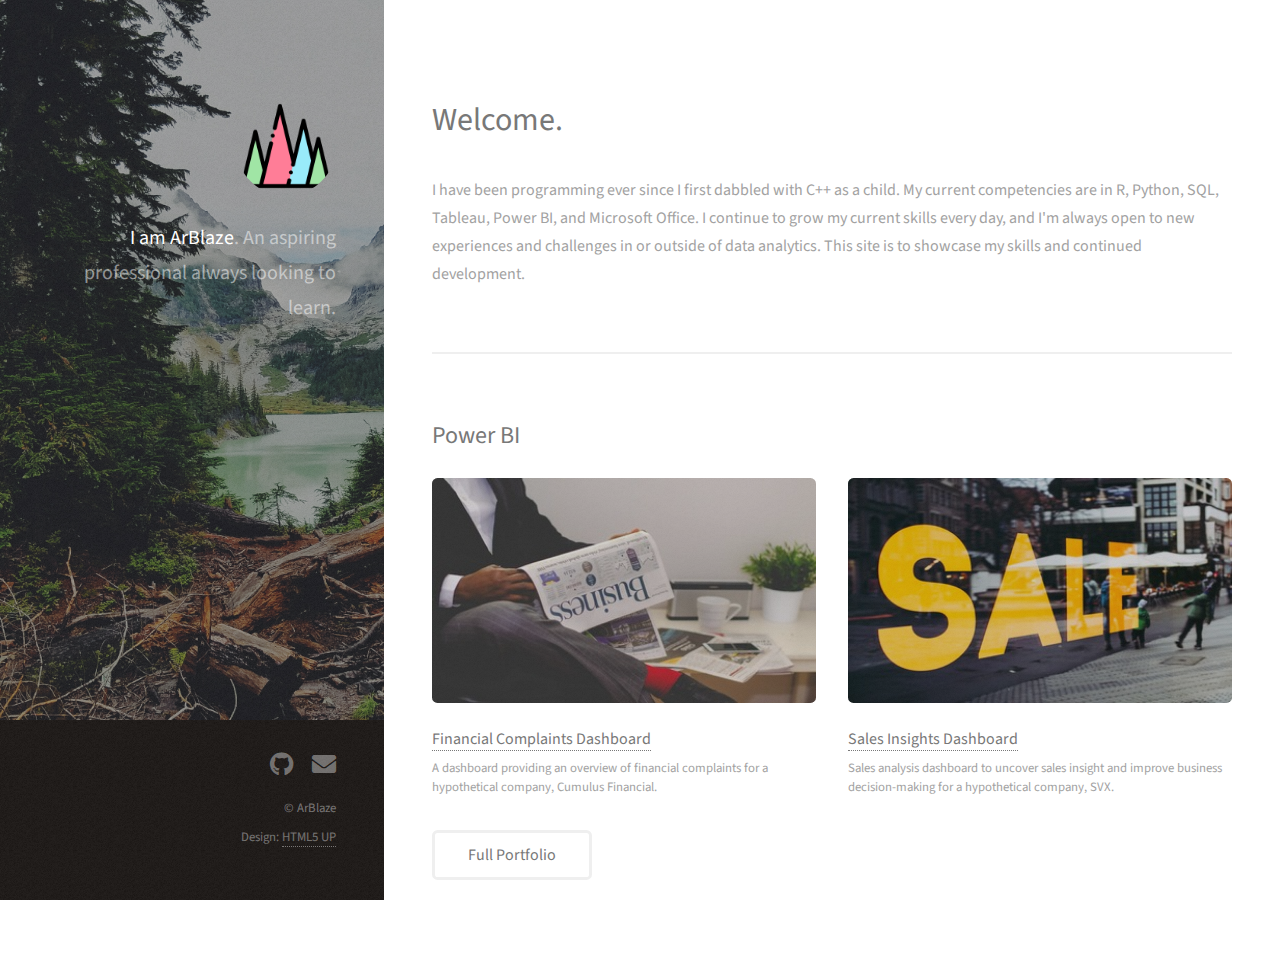
==== commit 8ceea1cd: "Add favicon" ====
--- a/index.html
+++ b/index.html
@@ -10,6 +10,7 @@
 		<meta charset="utf-8" />
 		<meta name="viewport" content="width=device-width, initial-scale=1, user-scalable=no" />
 		<link rel="stylesheet" href="assets/css/main.css" />
+		<link rel="icon" type="image/x-icon" href="./misc/favicon.ico">
 	</head>
 	<body class="is-preload">
 
@@ -37,7 +38,7 @@
 
 				<!-- Two -->
 					<section id="two">
-						<h2>Recent Work</h2>
+						<h2>Power BI</h2>
 						<div class="row">
 							<article class="col-6 col-12-xsmall work-item">
 								<a href="images/fulls/01.jpg" class="image fit thumb"><img src="images/thumbs/01.jpg" alt="" /></a>
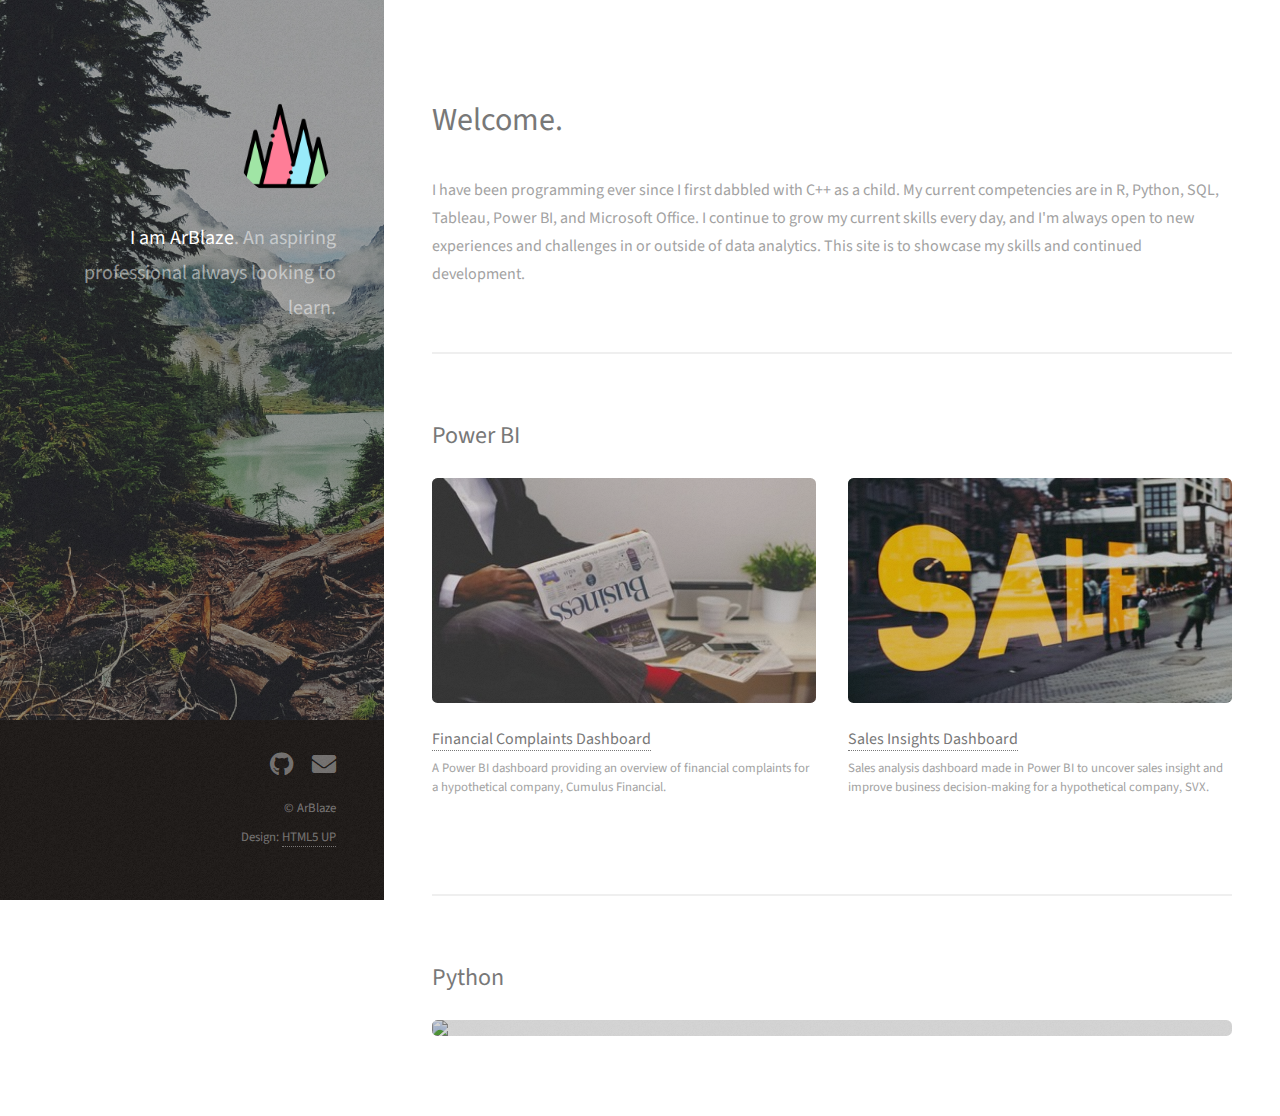
==== commit f5d1f38e: "Better folder organization" ====
--- a/index.html
+++ b/index.html
@@ -10,14 +10,14 @@
 		<meta charset="utf-8" />
 		<meta name="viewport" content="width=device-width, initial-scale=1, user-scalable=no" />
 		<link rel="stylesheet" href="assets/css/main.css" />
-		<link rel="icon" type="image/x-icon" href="./misc/favicon.ico">
+		<link rel="icon" type="image/x-icon" href="./images/misc/favicon.ico">
 	</head>
 	<body class="is-preload">
 
 		<!-- Header -->
 			<header id="header">
 				<div class="inner">
-					<a href="#" class="image avatar"><img src="images/avatar.png" alt="" /></a>
+					<a href="#" class="image avatar"><img src="./images/avatar bg/avatar.png" alt="" /></a>
 					<h1><strong>I am ArBlaze</strong>.<br />
 					An aspiring professional<br />
 					always looking to learn.</h1>
@@ -41,18 +41,28 @@
 						<h2>Power BI</h2>
 						<div class="row">
 							<article class="col-6 col-12-xsmall work-item">
-								<a href="images/fulls/01.jpg" class="image fit thumb"><img src="images/thumbs/01.jpg" alt="" /></a>
+								<a href="./images/section 1/fulls/01.jpg" class="image fit thumb"><img src="./images/section 1/thumbs/01.jpg" alt="" /></a>
 								<h3><a href="./Power BI/financial_complaints.html">Financial Complaints Dashboard</a></h3>
-								<p>A dashboard providing an overview of financial complaints for a hypothetical company, Cumulus Financial.</p>
+								<p>A Power BI dashboard providing an overview of financial complaints for a hypothetical company, Cumulus Financial.</p>
 							</article>
 							<article class="col-6 col-12-xsmall work-item">
-								<a href="images/fulls/02.jpg" class="image fit thumb"><img src="images/thumbs/02.jpg" alt="" /></a>
+								<a href="./images/section 1/fulls/02.jpg" class="image fit thumb"><img src="./images/section 1/thumbs/02.jpg" alt="" /></a>
 								<h3><a href="./Power BI/sales_insight.html">Sales Insights Dashboard</a></h3>
-								<p>Sales analysis dashboard to uncover sales insight and improve business decision-making for a hypothetical company, SVX.</p>
-							</article><p></p>
-							<ul class="actions">
-								<li><a href="#" class="button">Full Portfolio</a></li>
-							</ul>
+								<p>Sales analysis dashboard made in Power BI to uncover sales insight and improve business decision-making for a hypothetical company, SVX.</p>
+							</article>
+						</div>
+					</section>
+
+				<!-- Three -->
+					<section id="three">
+						<h2>Python</h2>
+						<div class=""row">
+							<article class=""col-6 col-12-xsmall work-item">
+								<a href="" class="image fit thumb"><img src=" alt="/></a>
+								<h3><a href="."></a></h3>
+								<p></p>
+						</article>
+						</div>
 					</section>
 
 				<!-- Four -->
--- a/assets/css/main.css
+++ b/assets/css/main.css
@@ -2593,7 +2593,7 @@
 		justify-content: space-between;
 		background-color: #1f1815;
 		background-attachment: scroll,								scroll;
-		background-image: url("images/overlay.png"), url("../../images/bg.png");
+		background-image: url("images/overlay.png"), url("../../images/avatar bg/bg.png");
 		background-position: top left,							top left;
 		background-repeat: repeat,								no-repeat;
 		background-size: auto,								150%;
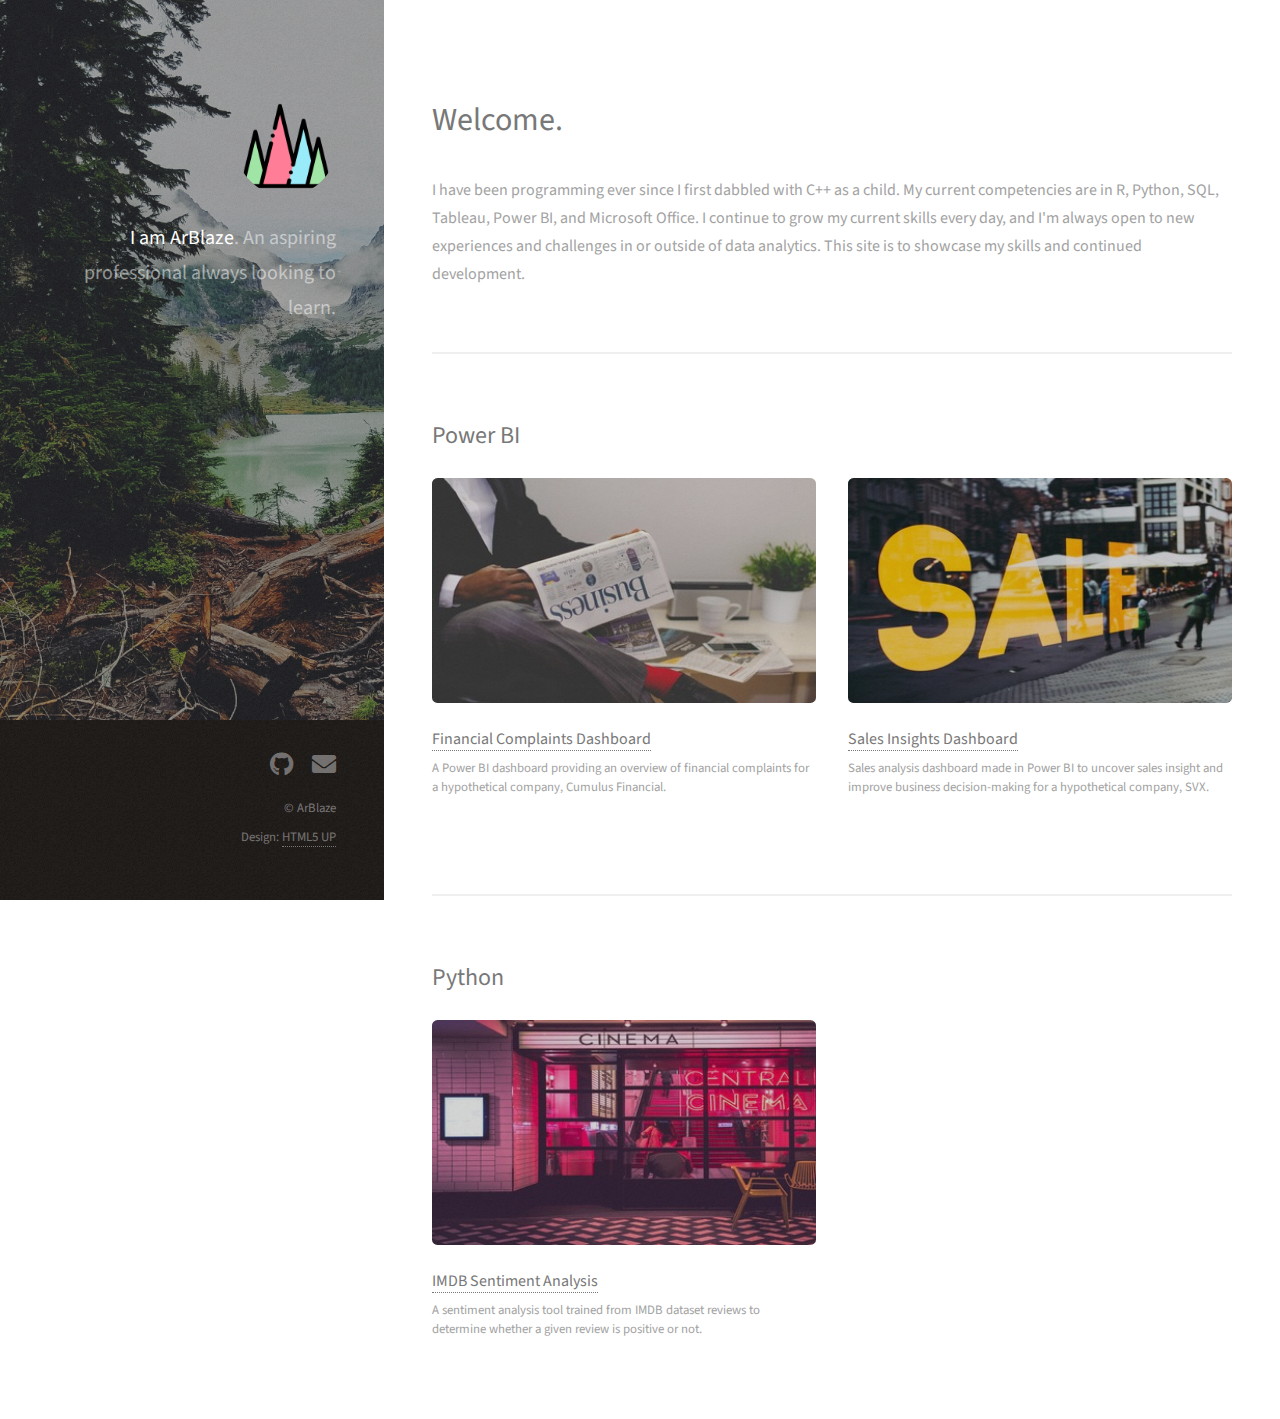
==== commit 8da3676a: "Add python projects and other" ====
--- a/index.html
+++ b/index.html
@@ -41,30 +41,28 @@
 						<h2>Power BI</h2>
 						<div class="row">
 							<article class="col-6 col-12-xsmall work-item">
-								<a href="./images/section 1/fulls/01.jpg" class="image fit thumb"><img src="./images/section 1/thumbs/01.jpg" alt="" /></a>
+								<a href="./images/section 2/fulls/01.jpg" class="image fit thumb"><img src="./images/section 2/thumbs/01.jpg" alt="" /></a>
 								<h3><a href="./Power BI/financial_complaints.html">Financial Complaints Dashboard</a></h3>
 								<p>A Power BI dashboard providing an overview of financial complaints for a hypothetical company, Cumulus Financial.</p>
 							</article>
 							<article class="col-6 col-12-xsmall work-item">
-								<a href="./images/section 1/fulls/02.jpg" class="image fit thumb"><img src="./images/section 1/thumbs/02.jpg" alt="" /></a>
+								<a href="./images/section 2/fulls/02.jpg" class="image fit thumb"><img src="./images/section 2/thumbs/02.jpg" alt="" /></a>
 								<h3><a href="./Power BI/sales_insight.html">Sales Insights Dashboard</a></h3>
 								<p>Sales analysis dashboard made in Power BI to uncover sales insight and improve business decision-making for a hypothetical company, SVX.</p>
 							</article>
 						</div>
 					</section>
-
 				<!-- Three -->
-					<section id="three">
+					<section id="two">
 						<h2>Python</h2>
-						<div class=""row">
-							<article class=""col-6 col-12-xsmall work-item">
-								<a href="" class="image fit thumb"><img src=" alt="/></a>
-								<h3><a href="."></a></h3>
-								<p></p>
-						</article>
+						<div class="row">
+							<article class="col-6 col-12-xsmall work-item">
+								<a href="./images/section 3/fulls/01.jpg" class="image fit thumb"><img src="./images/section 3/thumbs/01.jpg" alt="" /></a>
+								<h3><a href="./Power BI/financial_complaints.html">IMDB Sentiment Analysis</a></h3>
+								<p>A sentiment analysis tool trained from IMDB dataset reviews to determine whether a given review is positive or not.</p>
+							</article>
 						</div>
 					</section>
-
 				<!-- Four -->
 				<!--
 					<section id="four">
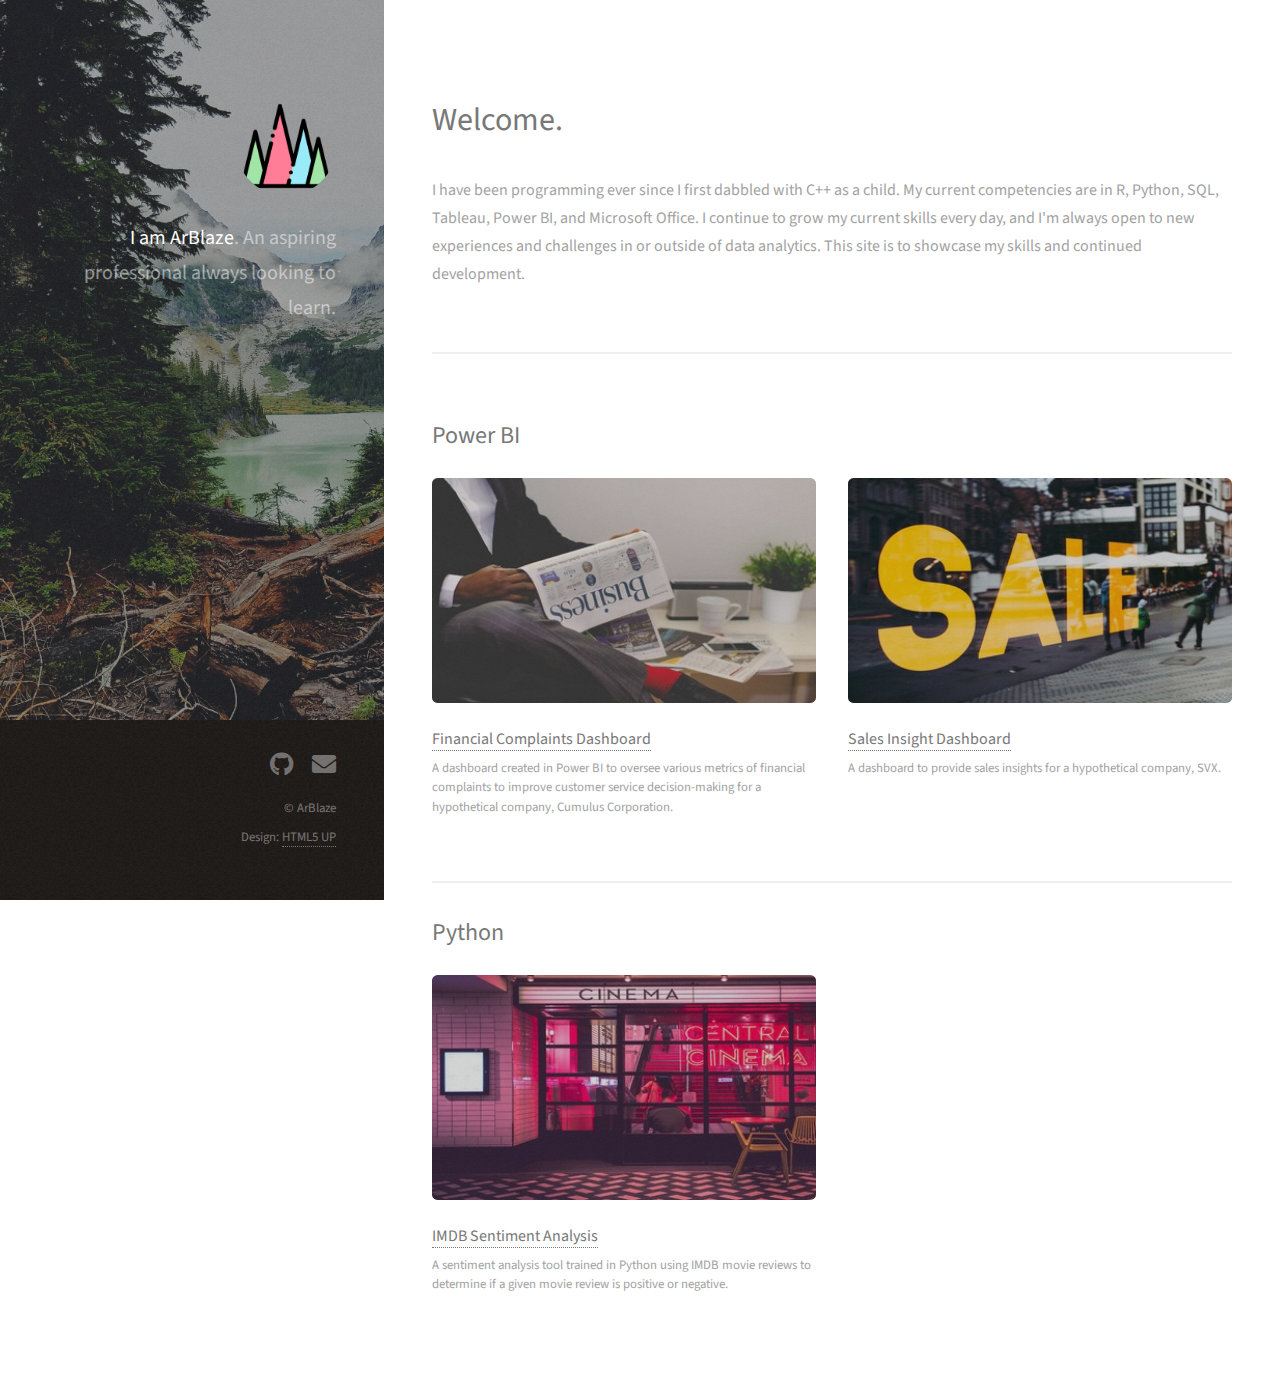
==== commit 33cf8a52: "More reorganization, fix Python section" ====
--- a/index.html
+++ b/index.html
@@ -36,34 +36,33 @@
 						</p>
 					</section>
 
-				<!-- Two -->
-					<section id="two">
-						<h2>Power BI</h2>
-						<div class="row">
-							<article class="col-6 col-12-xsmall work-item">
-								<a href="./images/section 2/fulls/01.jpg" class="image fit thumb"><img src="./images/section 2/thumbs/01.jpg" alt="" /></a>
-								<h3><a href="./Power BI/financial_complaints.html">Financial Complaints Dashboard</a></h3>
-								<p>A Power BI dashboard providing an overview of financial complaints for a hypothetical company, Cumulus Financial.</p>
-							</article>
-							<article class="col-6 col-12-xsmall work-item">
-								<a href="./images/section 2/fulls/02.jpg" class="image fit thumb"><img src="./images/section 2/thumbs/02.jpg" alt="" /></a>
-								<h3><a href="./Power BI/sales_insight.html">Sales Insights Dashboard</a></h3>
-								<p>Sales analysis dashboard made in Power BI to uncover sales insight and improve business decision-making for a hypothetical company, SVX.</p>
-							</article>
-						</div>
-					</section>
-				<!-- Three -->
-					<section id="two">
-						<h2>Python</h2>
-						<div class="row">
-							<article class="col-6 col-12-xsmall work-item">
-								<a href="./images/section 3/fulls/01.jpg" class="image fit thumb"><img src="./images/section 3/thumbs/01.jpg" alt="" /></a>
-								<h3><a href="./Power BI/financial_complaints.html">IMDB Sentiment Analysis</a></h3>
-								<p>A sentiment analysis tool trained from IMDB dataset reviews to determine whether a given review is positive or not.</p>
-							</article>
-						</div>
-					</section>
-				<!-- Four -->
+<!-- Section Two: Power BI -->
+<section id="two">
+	<h2>Power BI</h2>
+	<div class="row">
+		<article class="col-6 col-12-xsmall work-item">
+			<a href="./images/section2/fulls/01.jpg" class="image fit thumb"><img src="./images/section2/thumbs/01.jpg" alt="" /></a>
+			<h3><a href="./Power BI/financial_complaints.html">Financial Complaints Dashboard</a></h3>
+			<p>A dashboard created in Power BI to oversee various metrics of financial complaints to improve customer service decision-making for a hypothetical company, Cumulus Corporation.</p>
+		</article>
+		<article class="col-6 col-12-xsmall work-item">
+			<a href="./images/section2/fulls/02.jpg" class="image fit thumb"><img src="./images/section2/thumbs/02.jpg" alt="" /></a>
+			<h3><a href="./Power BI/sales_insight.html">Sales Insight Dashboard</a></h3>
+			<p>A dashboard to provide sales insights for a hypothetical company, SVX.</p>
+	</div>
+	<hr>
+<!-- Section Three: Python -->
+<section id="three">
+	<h2>Python</h2>
+	<div class="row">
+		<article class="col-6 col-12-xsmall work-item">
+			<a href="./images/section3/fulls/01.jpg" class="image fit thumb"><img src="./images/section3/thumbs/01.jpg" alt="" /></a>
+			<h3><a href="./Python/IMDB.html">IMDB Sentiment Analysis</a></h3>
+			<p>A sentiment analysis tool trained in Python using IMDB movie reviews to determine if a given movie review is positive or negative.</p>
+		</article>
+	</div>
+</section>
+</section>
 				<!--
 					<section id="four">
 						<h2>Elements</h2>
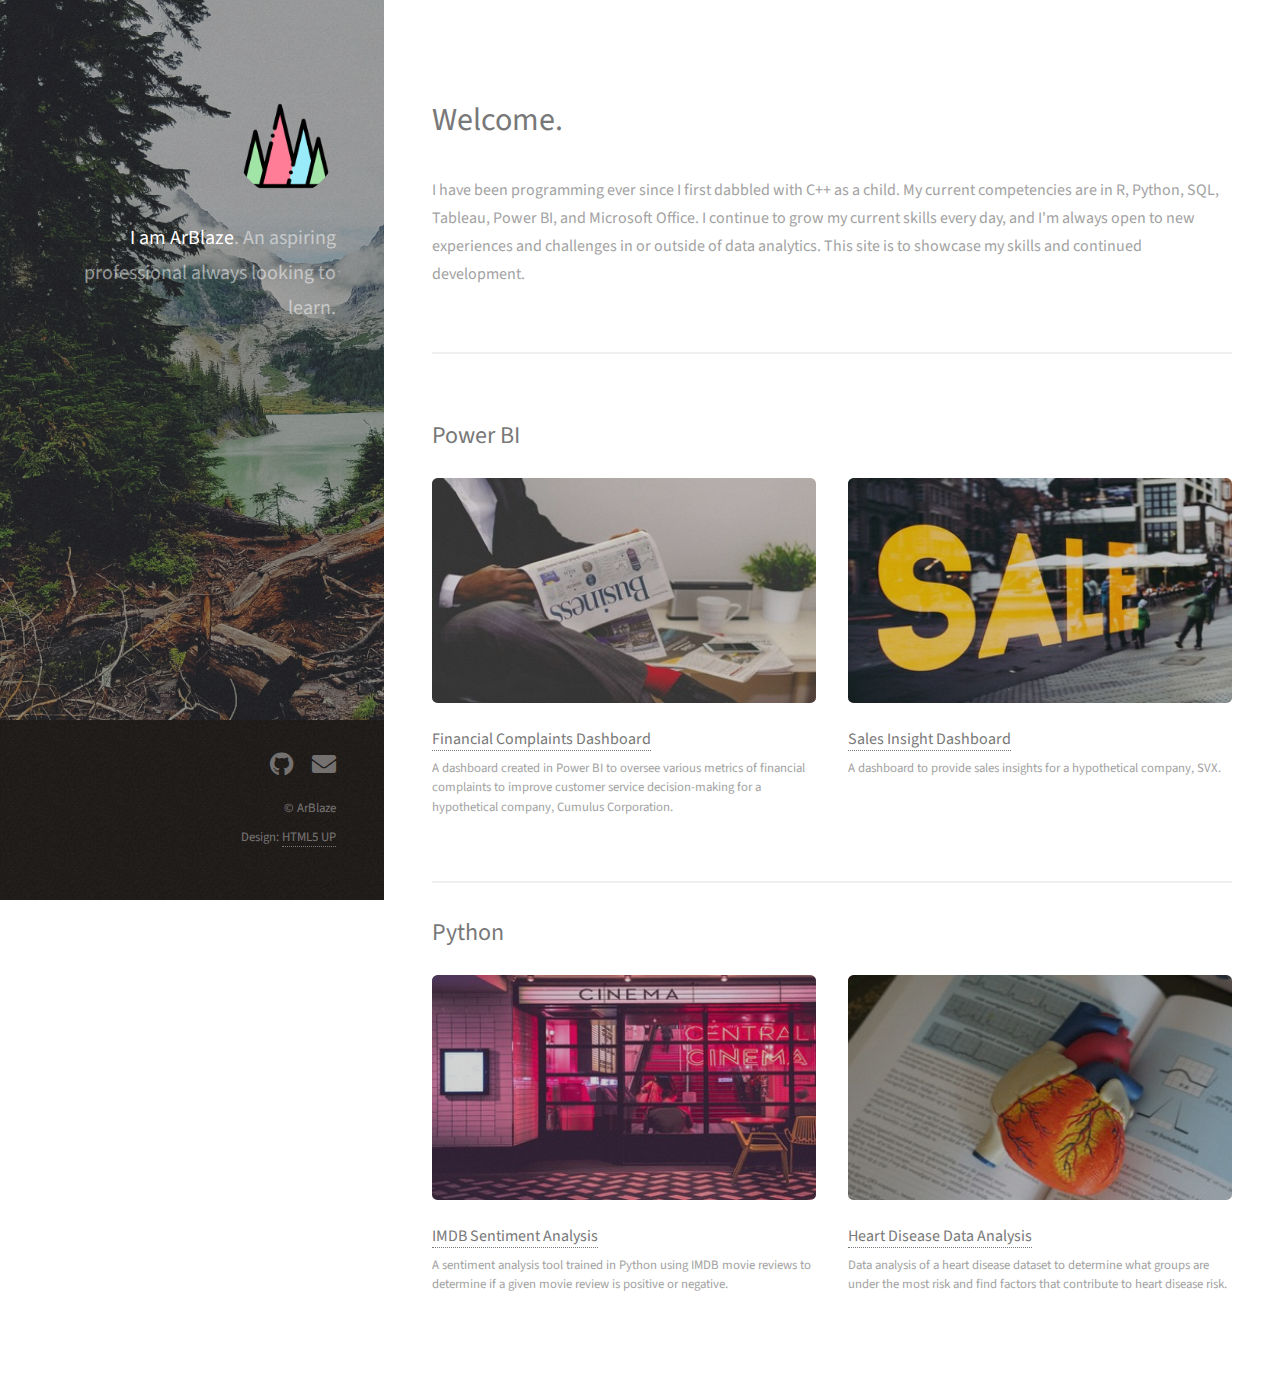
==== commit e46d04e0: "Add heart disease analysis to front page" ====
--- a/index.html
+++ b/index.html
@@ -60,6 +60,12 @@
 			<h3><a href="./Python/IMDB.html">IMDB Sentiment Analysis</a></h3>
 			<p>A sentiment analysis tool trained in Python using IMDB movie reviews to determine if a given movie review is positive or negative.</p>
 		</article>
+		<article class="col-6 col-12-xsmall work-item">
+			<a href="./images/section3/fulls/02.jpg" class="image fit thumb"><img src="./images/section3/thumbs/02.jpg" alt="" /></a>
+			<h3><a href="./Python/Heart Attack EDA.html">Heart Disease Data Analysis</a></h3>
+			<p>Data analysis of a heart disease dataset to determine what groups are under the most risk and find factors that contribute to heart disease risk.</p>
+		</article>
+	</div>
 	</div>
 </section>
 </section>
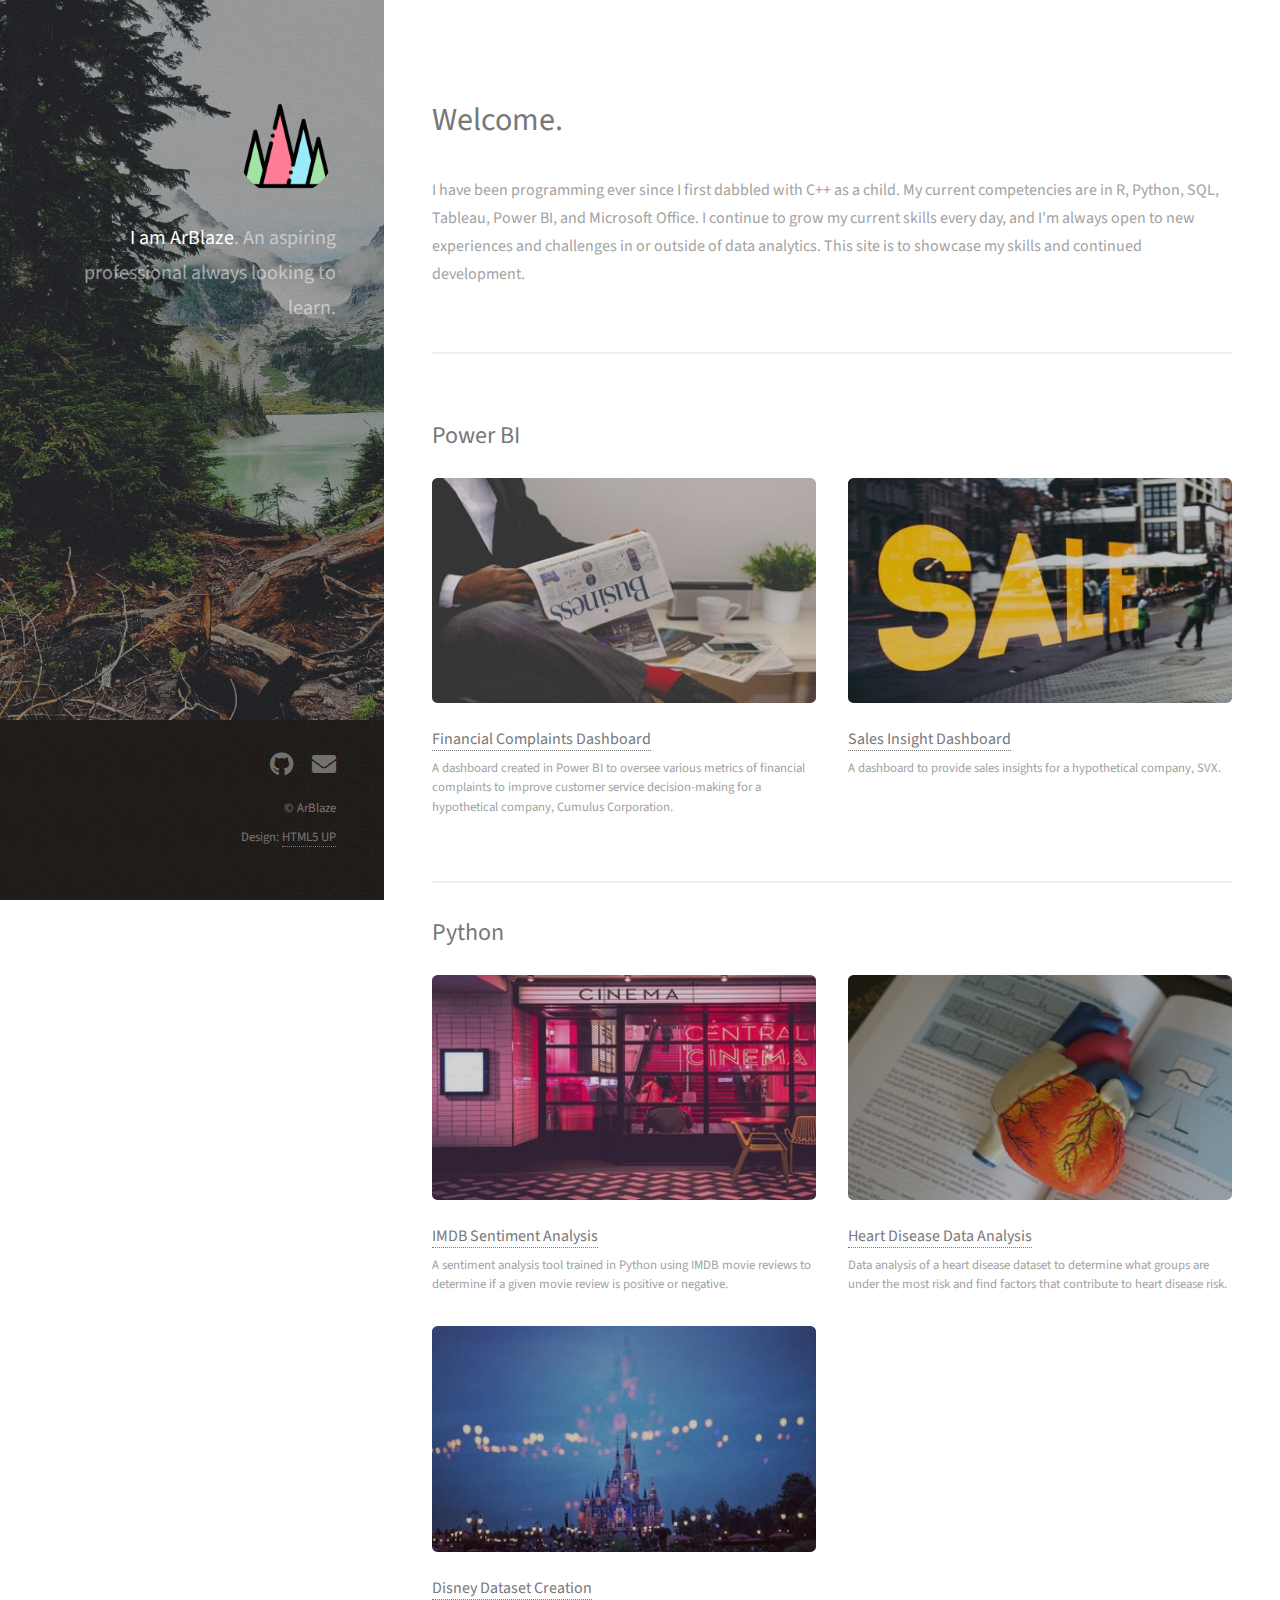
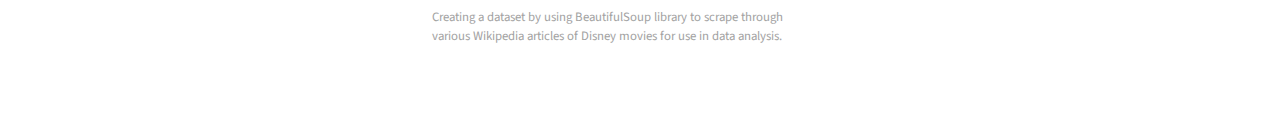
==== commit d3612047: "Add disney dataset creation via web scraping through BeautifulSoup" ====
--- a/index.html
+++ b/index.html
@@ -65,6 +65,11 @@
 			<h3><a href="./Python/Heart Attack EDA.html">Heart Disease Data Analysis</a></h3>
 			<p>Data analysis of a heart disease dataset to determine what groups are under the most risk and find factors that contribute to heart disease risk.</p>
 		</article>
+		<article class="col-6 col-12-xsmall work-item">
+			<a href="./images/section3/fulls/03.jpg" class="image fit thumb"><img src="./images/section3/thumbs/03.jpg" alt="" /></a>
+			<h3><a href="./Python/Scraping.html">Disney Dataset Creation</a></h3>
+			<p>Creating a dataset by using BeautifulSoup library to scrape through various Wikipedia articles of Disney movies for use in data analysis.</p>
+		</article>
 	</div>
 	</div>
 </section>
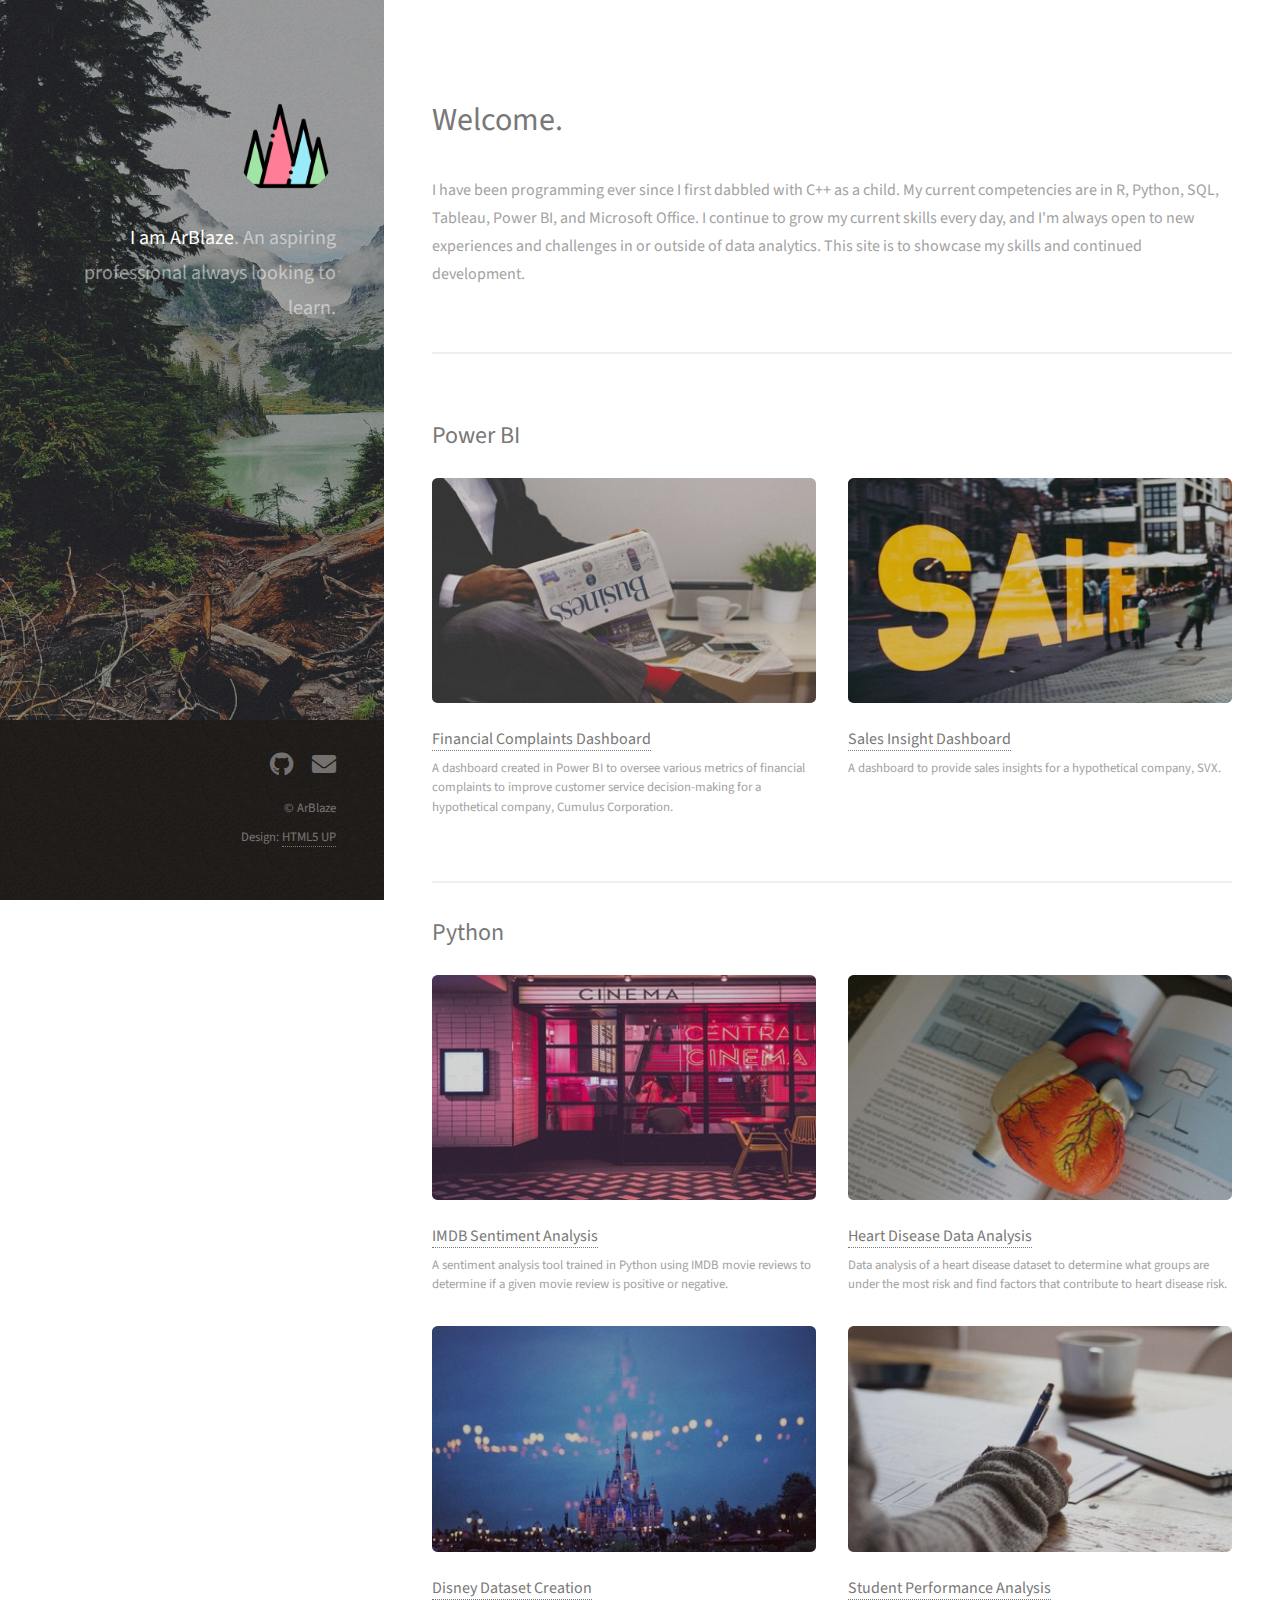
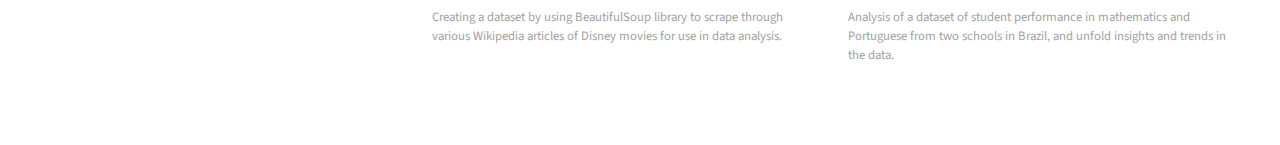
==== commit 02ca2b92: "Add student performance to main page" ====
--- a/index.html
+++ b/index.html
@@ -69,6 +69,11 @@
 			<a href="./images/section3/fulls/03.jpg" class="image fit thumb"><img src="./images/section3/thumbs/03.jpg" alt="" /></a>
 			<h3><a href="./Python/Scraping.html">Disney Dataset Creation</a></h3>
 			<p>Creating a dataset by using BeautifulSoup library to scrape through various Wikipedia articles of Disney movies for use in data analysis.</p>
+		</article>
+		<article class="col-6 col-12-xsmall work-item">
+			<a href="./images/section3/fulls/04.jpg" class="image fit thumb"><img src="./images/section3/thumbs/04.jpg" alt="" /></a>
+			<h3><a href="./Python/Student Performance.html">Student Performance Analysis</a></h3>
+			<p>Analysis of a dataset of student performance in mathematics and Portuguese from two schools in Brazil, and unfold insights and trends in the data.</p>
 		</article>
 	</div>
 	</div>
